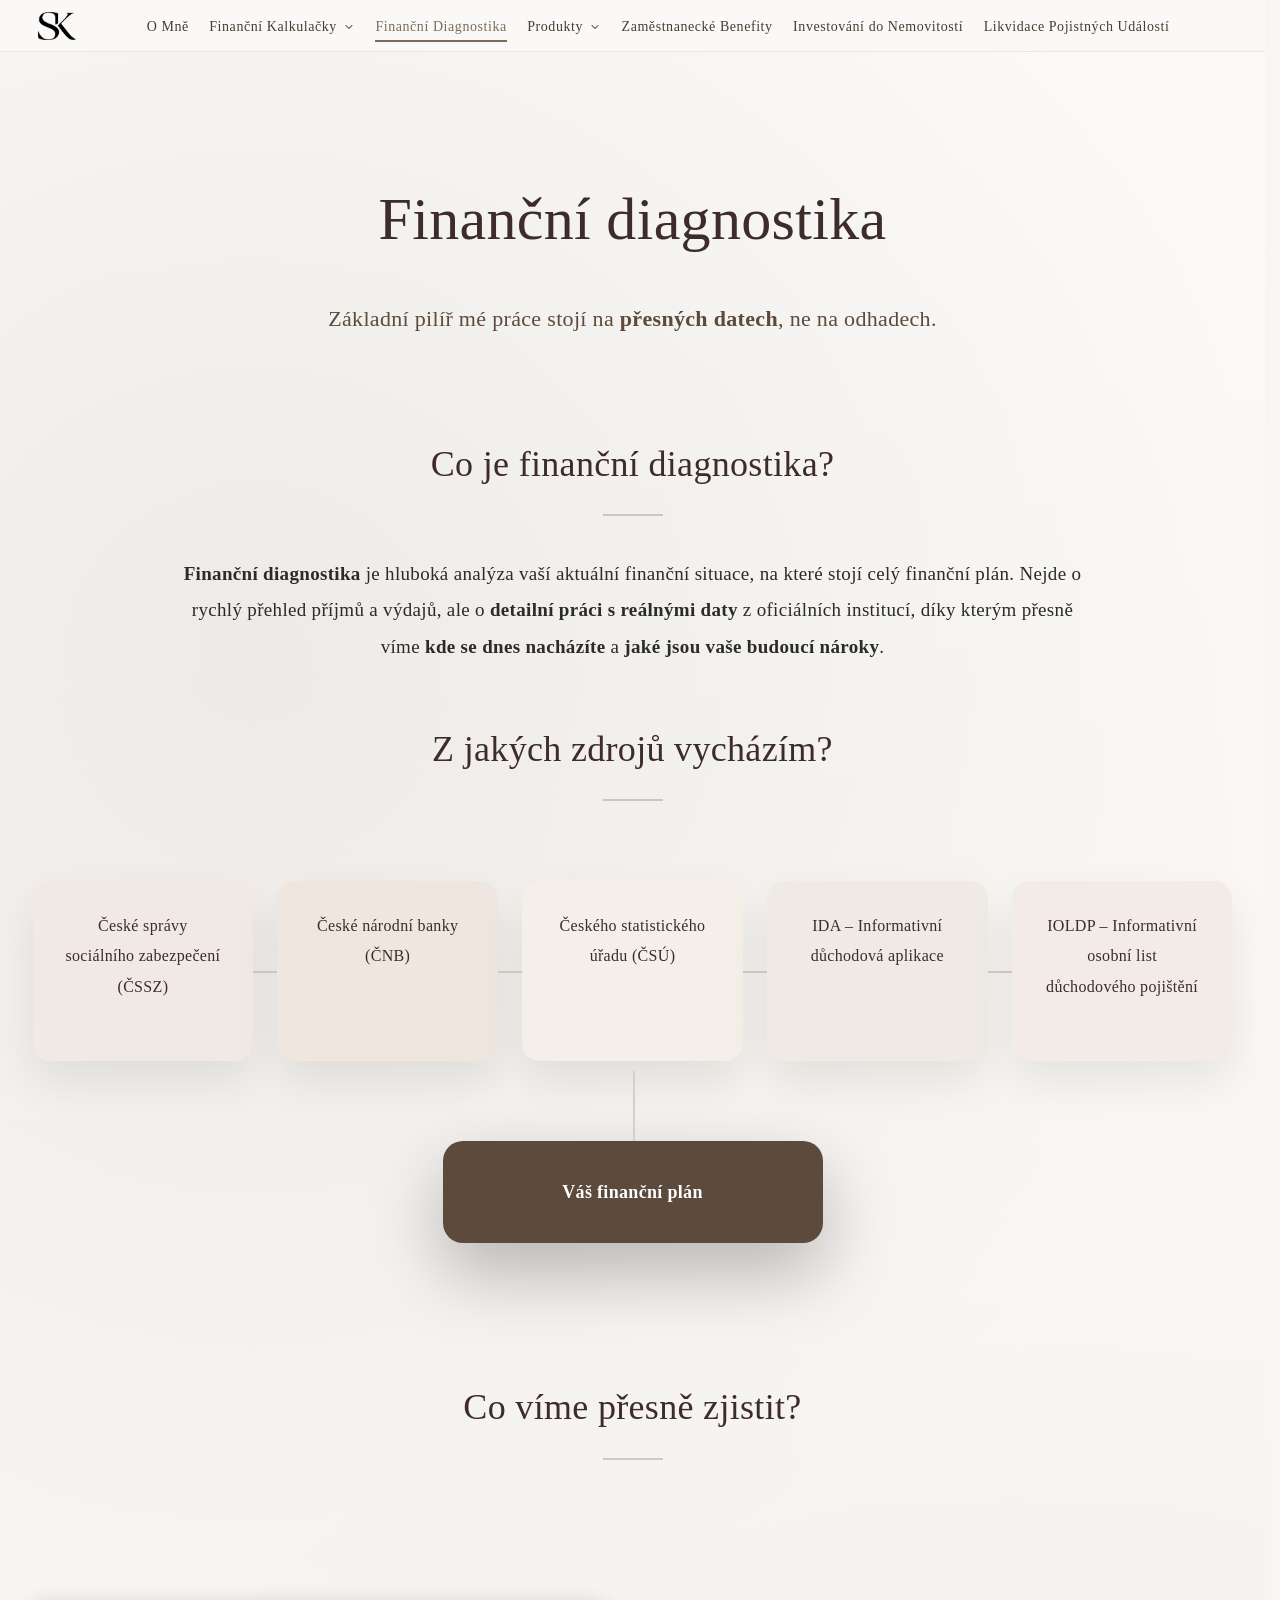
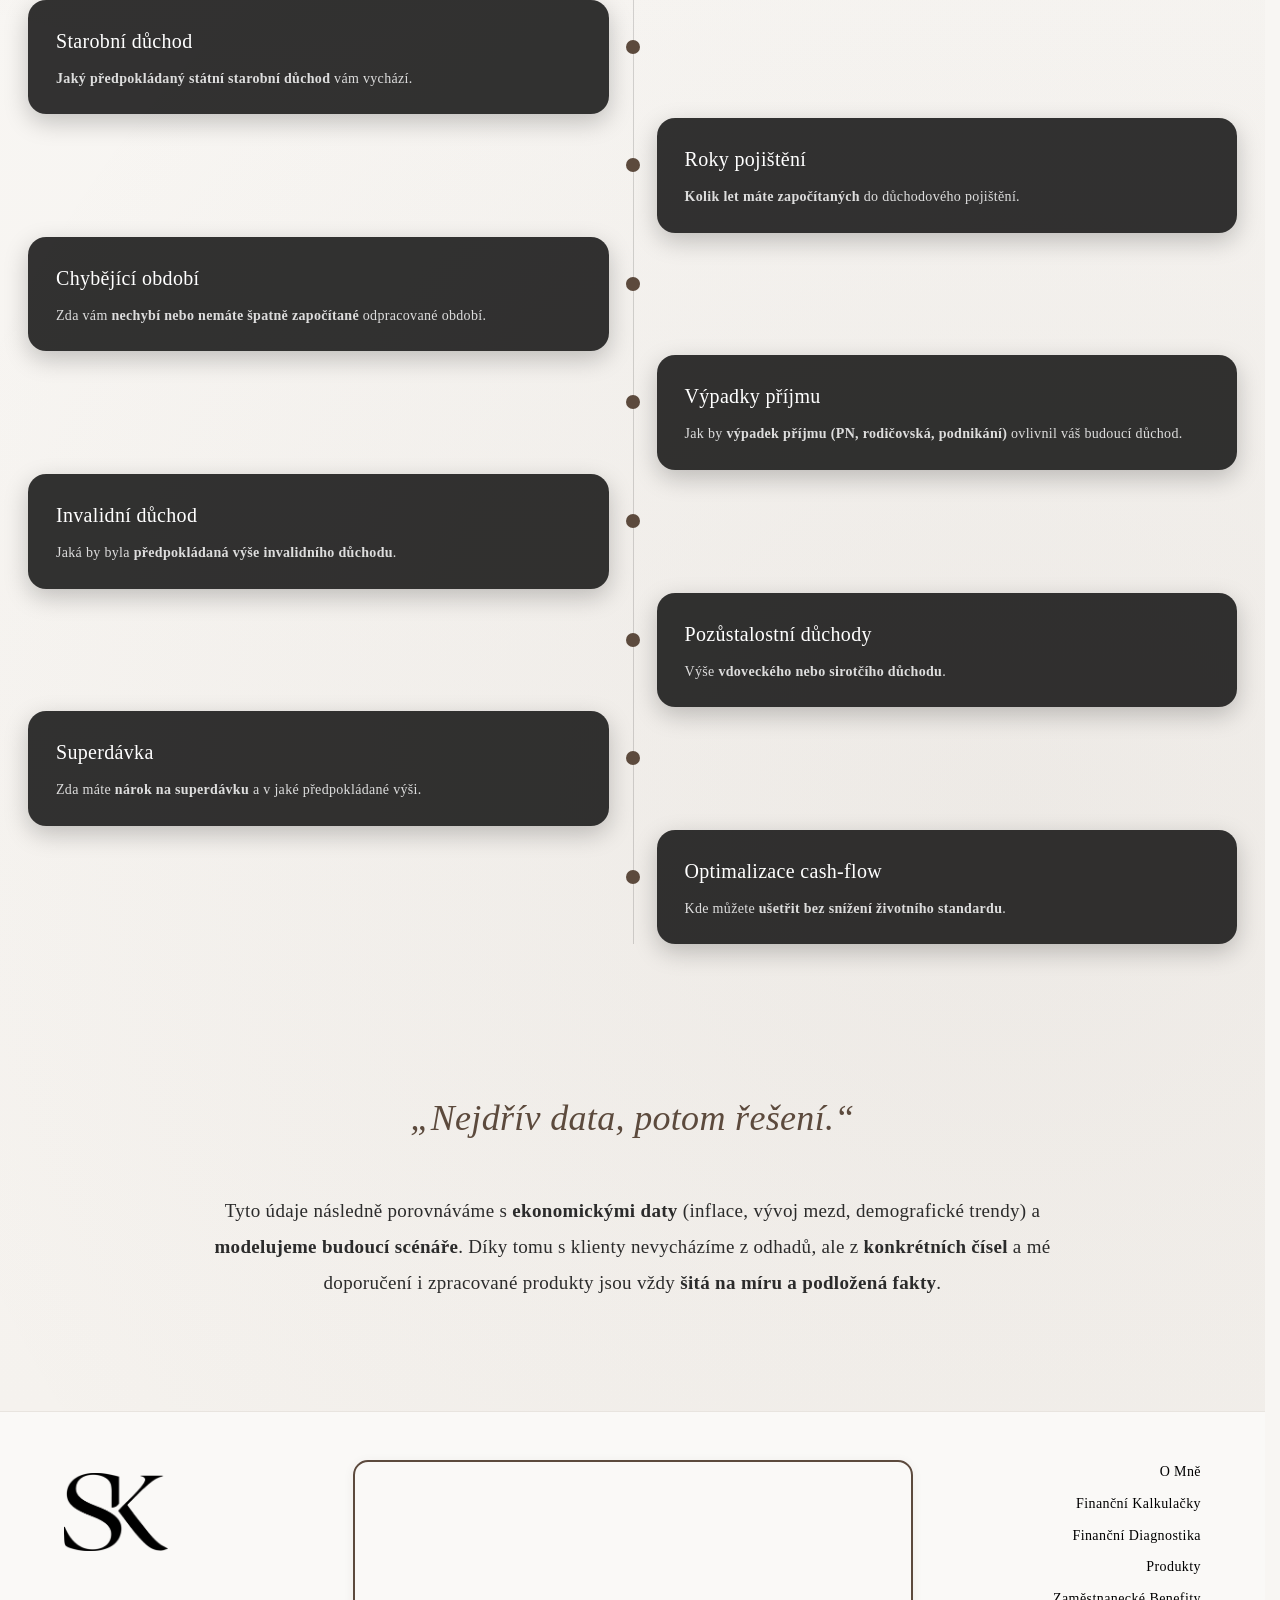
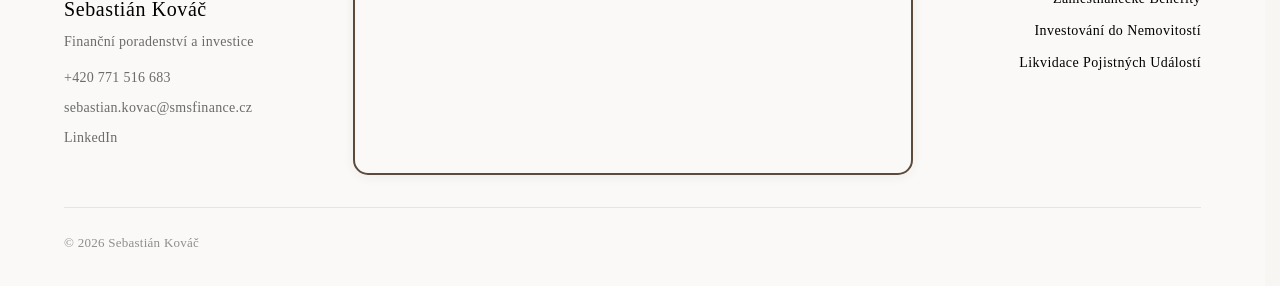
==== financni-diagnostika/index.html @ 37777696 "build $(date '+%Y-%m-%d %H:%M')" ====
<!DOCTYPE html><html lang="cs"> <head><meta charset="utf-8"><meta name="viewport" content="width=device-width, initial-scale=1"><title>Finanční Diagnostika</title><link rel="icon" href="/favicon.ico" sizes="any"><link rel="icon" type="image/svg+xml" href="/favicon.svg"><link rel="icon" type="image/png" sizes="96x96" href="/favicon-96x96.png"><link rel="apple-touch-icon" href="/apple-touch-icon.png"><link rel="manifest" href="/site.webmanifest"><!-- Google tag (gtag.js) --><script async src="https://www.googletagmanager.com/gtag/js?id=G-MT7EY1N8GN"></script><script>
      window.dataLayer = window.dataLayer || [];
      function gtag(){dataLayer.push(arguments);}
      gtag('js', new Date());
      gtag('config', 'G-MT7EY1N8GN');
    </script><link rel="stylesheet" href="/_astro/BaseLayout.Dbq4_EDI.css">
<link rel="stylesheet" href="/_astro/financni-diagnostika@_@astro._Zc4UanC.css"></head> <body> <nav class="nav-embed" data-astro-cid-dmqpwcec> <a href="/" class="nav-logo" aria-label="Sebastián Kováč — Domů" data-astro-cid-dmqpwcec> <img src="/transpfavicon.png" alt="Sebastián Kováč" data-astro-cid-dmqpwcec> </a> <div class="nav-inner" data-astro-cid-dmqpwcec> <ul class="nav-links" data-astro-cid-dmqpwcec> <li data-astro-cid-dmqpwcec><a href="/" class="nav-link" data-astro-cid-dmqpwcec>O Mně</a></li> <li class="nav-dropdown-wrap" data-astro-cid-dmqpwcec> <button type="button" class="nav-link nav-trigger" aria-haspopup="true" data-astro-cid-dmqpwcec> <span class="trigger-label" data-astro-cid-dmqpwcec>Finanční Kalkulačky</span> <span class="caret-wrap" aria-hidden="true" data-astro-cid-dmqpwcec> <svg class="caret" width="12" height="12" viewBox="0 0 24 24" fill="none" data-astro-cid-dmqpwcec> <path d="M6 9l6 6 6-6" stroke="currentColor" stroke-width="2.25" stroke-linecap="round" stroke-linejoin="round" data-astro-cid-dmqpwcec></path> </svg> </span> </button> <div class="nav-dropdown" data-astro-cid-dmqpwcec> <a href="/financne-kalkulacky/investicna-kalkulacka" class="nav-dropdown-link" data-astro-cid-dmqpwcec>Kalkulačka Investic</a> <a href="/financne-kalkulacky/kolik-investovat-mesicne" class="nav-dropdown-link" data-astro-cid-dmqpwcec>Měsíční Investice pro Cíl</a> <a href="/financne-kalkulacky/kalkulacka-pro-rentu" class="nav-dropdown-link" data-astro-cid-dmqpwcec>Renta</a> <a href="/financne-kalkulacky/kalkulacka-inflace" class="nav-dropdown-link" data-astro-cid-dmqpwcec>Kalkulačka Inflace</a> </div> </li> <li data-astro-cid-dmqpwcec><a href="/financni-diagnostika" class="nav-link active" data-astro-cid-dmqpwcec>Finanční Diagnostika</a></li> <li class="nav-dropdown-wrap" data-astro-cid-dmqpwcec> <button type="button" class="nav-link nav-trigger" aria-haspopup="true" data-astro-cid-dmqpwcec> <span class="trigger-label" data-astro-cid-dmqpwcec>Produkty</span> <span class="caret-wrap" aria-hidden="true" data-astro-cid-dmqpwcec> <svg class="caret" width="12" height="12" viewBox="0 0 24 24" fill="none" data-astro-cid-dmqpwcec> <path d="M6 9l6 6 6-6" stroke="currentColor" stroke-width="2.25" stroke-linecap="round" stroke-linejoin="round" data-astro-cid-dmqpwcec></path> </svg> </span> </button> <div class="nav-dropdown" data-astro-cid-dmqpwcec> <a href="/produkty/investice" class="nav-dropdown-link" data-astro-cid-dmqpwcec>Investice</a> <a href="/produkty/penzijni-sporeni" class="nav-dropdown-link" data-astro-cid-dmqpwcec>Penzijní Spoření</a> <a href="/produkty/uvery" class="nav-dropdown-link" data-astro-cid-dmqpwcec>Úvěry</a> <a href="/produkty/pojisteni" class="nav-dropdown-link" data-astro-cid-dmqpwcec>Pojištění</a> </div> </li> <li data-astro-cid-dmqpwcec><a href="/zamestnanecke-benefity" class="nav-link" data-astro-cid-dmqpwcec>Zaměstnanecké Benefity</a></li> <li data-astro-cid-dmqpwcec><a href="/investovani-do-nemovitosti" class="nav-link" data-astro-cid-dmqpwcec>Investování do Nemovitostí</a></li> <li data-astro-cid-dmqpwcec><a href="/likvidace-pojistnych-udalosti" class="nav-link" data-astro-cid-dmqpwcec>Likvidace Pojistných Událostí</a></li> </ul> </div> <!-- Mobile center name — hidden on desktop --> <span class="nav-mobile-name" aria-hidden="true" data-astro-cid-dmqpwcec>Sebastián Kováč</span> <!-- Hamburger — mobile only --> <button class="nav-hamburger" id="navHamburger" aria-label="Otevřít menu" aria-expanded="false" aria-controls="mobOverlay" data-astro-cid-dmqpwcec> <span class="ham-bar" data-astro-cid-dmqpwcec></span> <span class="ham-bar" data-astro-cid-dmqpwcec></span> <span class="ham-bar" data-astro-cid-dmqpwcec></span> </button> </nav> <!-- ─── Mobile full-screen overlay ─── --> <div class="mob-overlay" id="mobOverlay" aria-hidden="true" role="dialog" aria-modal="true" aria-label="Hlavní navigace" data-astro-cid-dmqpwcec> <div class="mob-overlay-inner" data-astro-cid-dmqpwcec> <div class="mob-overlay-head" data-astro-cid-dmqpwcec> <a href="/" class="mob-logo" aria-label="Sebastián Kováč — Domů" data-astro-cid-dmqpwcec> <img src="/transpfavicon.png" alt="Sebastián Kováč" data-astro-cid-dmqpwcec> </a> <button class="mob-close" id="mobClose" aria-label="Zavřít menu" data-astro-cid-dmqpwcec> <svg width="20" height="20" viewBox="0 0 24 24" fill="none" data-astro-cid-dmqpwcec> <path d="M18 6L6 18M6 6l12 12" stroke="currentColor" stroke-width="2.2" stroke-linecap="round" data-astro-cid-dmqpwcec></path> </svg> </button> </div> <nav class="mob-nav" data-astro-cid-dmqpwcec> <ul class="mob-list" data-astro-cid-dmqpwcec> <li class="mob-item" style="--i:0" data-astro-cid-dmqpwcec> <a href="/" class="mob-link" data-astro-cid-dmqpwcec>O Mně</a> </li> <li class="mob-item mob-has-sub" style="--i:1" data-astro-cid-dmqpwcec> <button class="mob-link mob-trigger" aria-expanded="false" data-astro-cid-dmqpwcec> <span data-astro-cid-dmqpwcec>Finanční Kalkulačky</span> <svg class="mob-caret" width="16" height="16" viewBox="0 0 24 24" fill="none" data-astro-cid-dmqpwcec> <path d="M6 9l6 6 6-6" stroke="currentColor" stroke-width="2" stroke-linecap="round" stroke-linejoin="round" data-astro-cid-dmqpwcec></path> </svg> </button> <div class="mob-sub" data-astro-cid-dmqpwcec> <ul data-astro-cid-dmqpwcec> <li data-astro-cid-dmqpwcec><a href="/financne-kalkulacky/investicna-kalkulacka" class="mob-sub-link" data-astro-cid-dmqpwcec>Kalkulačka Investic</a></li> <li data-astro-cid-dmqpwcec><a href="/financne-kalkulacky/kolik-investovat-mesicne" class="mob-sub-link" data-astro-cid-dmqpwcec>Měsíční Investice pro Cíl</a></li> <li data-astro-cid-dmqpwcec><a href="/financne-kalkulacky/kalkulacka-pro-rentu" class="mob-sub-link" data-astro-cid-dmqpwcec>Renta</a></li> <li data-astro-cid-dmqpwcec><a href="/financne-kalkulacky/kalkulacka-inflace" class="mob-sub-link" data-astro-cid-dmqpwcec>Kalkulačka Inflace</a></li> </ul> </div> </li> <li class="mob-item" style="--i:2" data-astro-cid-dmqpwcec> <a href="/financni-diagnostika" class="mob-link active" data-astro-cid-dmqpwcec>Finanční Diagnostika</a> </li> <li class="mob-item mob-has-sub" style="--i:3" data-astro-cid-dmqpwcec> <button class="mob-link mob-trigger" aria-expanded="false" data-astro-cid-dmqpwcec> <span data-astro-cid-dmqpwcec>Produkty</span> <svg class="mob-caret" width="16" height="16" viewBox="0 0 24 24" fill="none" data-astro-cid-dmqpwcec> <path d="M6 9l6 6 6-6" stroke="currentColor" stroke-width="2" stroke-linecap="round" stroke-linejoin="round" data-astro-cid-dmqpwcec></path> </svg> </button> <div class="mob-sub" data-astro-cid-dmqpwcec> <ul data-astro-cid-dmqpwcec> <li data-astro-cid-dmqpwcec><a href="/produkty/investice" class="mob-sub-link" data-astro-cid-dmqpwcec>Investice</a></li> <li data-astro-cid-dmqpwcec><a href="/produkty/penzijni-sporeni" class="mob-sub-link" data-astro-cid-dmqpwcec>Penzijní Spoření</a></li> <li data-astro-cid-dmqpwcec><a href="/produkty/uvery" class="mob-sub-link" data-astro-cid-dmqpwcec>Úvěry</a></li> <li data-astro-cid-dmqpwcec><a href="/produkty/pojisteni" class="mob-sub-link" data-astro-cid-dmqpwcec>Pojištění</a></li> </ul> </div> </li> <li class="mob-item" style="--i:4" data-astro-cid-dmqpwcec> <a href="/zamestnanecke-benefity" class="mob-link" data-astro-cid-dmqpwcec>Zaměstnanecké Benefity</a> </li> <li class="mob-item" style="--i:5" data-astro-cid-dmqpwcec> <a href="/investovani-do-nemovitosti" class="mob-link" data-astro-cid-dmqpwcec>Investování do Nemovitostí</a> </li> <li class="mob-item" style="--i:6" data-astro-cid-dmqpwcec> <a href="/likvidace-pojistnych-udalosti" class="mob-link" data-astro-cid-dmqpwcec>Likvidace Pojistných Událostí</a> </li> </ul> </nav> <footer class="mob-footer" data-astro-cid-dmqpwcec> <a href="tel:+420771516683" class="mob-footer-link" data-astro-cid-dmqpwcec>+420 771 516 683</a> <span class="mob-footer-sep" aria-hidden="true" data-astro-cid-dmqpwcec>·</span> <a href="mailto:sebastian.kovac@smsfinance.cz" class="mob-footer-link" data-astro-cid-dmqpwcec>sebastian.kovac@smsfinance.cz</a> </footer> </div> </div>  <script type="module">(()=>{const s=document.getElementById("navHamburger"),t=document.getElementById("mobOverlay");if(!s||!t)return;const u='a[href],button:not([disabled]),input,textarea,select,[tabindex]:not([tabindex="-1"])';function a(){return Array.from(t.querySelectorAll(u))}function c(){t.setAttribute("aria-hidden","false"),s.setAttribute("aria-expanded","true"),s.classList.add("open"),document.body.style.overflow="hidden",setTimeout(()=>{a()[0]?.focus()},60)}function o(){t.setAttribute("aria-hidden","true"),s.setAttribute("aria-expanded","false"),s.classList.remove("open"),document.body.style.overflow="",s.focus()}s.addEventListener("click",()=>{t.getAttribute("aria-hidden")==="false"?o():c()}),document.getElementById("mobClose")?.addEventListener("click",o),document.addEventListener("keydown",e=>{if(t.getAttribute("aria-hidden")!=="false")return;if(e.key==="Escape"){o();return}if(e.key!=="Tab")return;const n=a();if(!n.length)return;const r=n[0],i=n[n.length-1];e.shiftKey?document.activeElement===r&&(e.preventDefault(),i.focus()):document.activeElement===i&&(e.preventDefault(),r.focus())}),t.querySelectorAll(".mob-trigger").forEach(e=>{e.addEventListener("click",()=>{const n=e.nextElementSibling;if(!n)return;const r=n.classList.contains("open");t.querySelectorAll(".mob-sub.open").forEach(i=>{i.classList.remove("open"),i.previousElementSibling?.setAttribute("aria-expanded","false")}),r||(n.classList.add("open"),e.setAttribute("aria-expanded","true"))})})})();</script> <main>  <div id="fd-section"><div class="fd-fade fd-delay-1">
  <div class="hero-title">Finanční diagnostika</div>
  <div class="hero-subtitle">Základní pilíř mé práce stojí na <strong>přesných datech</strong>, ne na odhadech.</div>
</div>

<div class="fd-fade fd-delay-2">
  <div class="section-title">Co je finanční diagnostika?</div>
  <p class="section-text-center">
    <strong>Finanční diagnostika</strong> je hluboká analýza vaší aktuální finanční situace, na které stojí celý finanční plán. Nejde o rychlý přehled příjmů a výdajů, ale o <strong>detailní práci s reálnými daty</strong> z oficiálních institucí, díky kterým přesně víme <strong>kde se dnes nacházíte</strong> a <strong>jaké jsou vaše budoucí nároky</strong>.
  </p>
</div>
<div style="height: 50px;"></div>
<div class="fd-fade fd-delay-3">
  <div class="section-title">Z jakých zdrojů vycházím?</div>
  <div class="sources-wrap">
    <div class="sources-grid">
      <div class="source">České správy sociálního zabezpečení (ČSSZ)</div>
      <div class="source">České národní banky (ČNB)</div>
      <div class="source">Českého statistického úřadu (ČSÚ)</div>
      <div class="source">IDA – Informativní důchodová aplikace</div>
      <div class="source">IOLDP – Informativní osobní list důchodového pojištění</div>
    </div>
    <div class="plan-box"><strong>Váš finanční plán</strong></div>
  </div>
</div>

<div class="fd-fade fd-delay-4">
  <div class="section-title">Co víme přesně zjistit?</div>
  <div class="timeline">
    <div class="t-item t-left"><div class="t-dot"></div><div class="t-card"><h4>Starobní důchod</h4><p><strong>Jaký předpokládaný státní starobní důchod</strong> vám vychází.</p></div></div>
    <div class="t-item t-right"><div class="t-dot"></div><div class="t-card"><h4>Roky pojištění</h4><p><strong>Kolik let máte započítaných</strong> do důchodového pojištění.</p></div></div>
    <div class="t-item t-left"><div class="t-dot"></div><div class="t-card"><h4>Chybějící období</h4><p>Zda vám <strong>nechybí nebo nemáte špatně započítané</strong> odpracované období.</p></div></div>
    <div class="t-item t-right"><div class="t-dot"></div><div class="t-card"><h4>Výpadky příjmu</h4><p>Jak by <strong>výpadek příjmu (PN, rodičovská, podnikání)</strong> ovlivnil váš budoucí důchod.</p></div></div>
    <div class="t-item t-left"><div class="t-dot"></div><div class="t-card"><h4>Invalidní důchod</h4><p>Jaká by byla <strong>předpokládaná výše invalidního důchodu</strong>.</p></div></div>
    <div class="t-item t-right"><div class="t-dot"></div><div class="t-card"><h4>Pozůstalostní důchody</h4><p>Výše <strong>vdoveckého nebo sirotčího důchodu</strong>.</p></div></div>
    <div class="t-item t-left"><div class="t-dot"></div><div class="t-card"><h4>Superdávka</h4><p>Zda máte <strong>nárok na superdávku</strong> a v jaké předpokládané výši.</p></div></div>
    <div class="t-item t-right"><div class="t-dot"></div><div class="t-card"><h4>Optimalizace cash-flow</h4><p>Kde můžete <strong>ušetřit bez snížení životního standardu</strong>.</p></div></div>
  </div>
</div>

<div class="fd-fade fd-delay-5 fd-quote">„Nejdřív data, potom řešení.“</div>

<div class="fd-fade fd-delay-6">
  <p class="section-text-center">
    Tyto údaje následně porovnáváme s <strong>ekonomickými daty</strong> (inflace, vývoj mezd, demografické trendy) a <strong>modelujeme budoucí scénáře</strong>. Díky tomu s klienty nevycházíme z odhadů, ale z <strong>konkrétních čísel</strong> a mé doporučení i zpracované produkty jsou vždy <strong>šitá na míru a podložená fakty</strong>.
  </p>
</div>
</div>  </main> <footer class="footer-embed" data-astro-cid-sz7xmlte> <div class="footer-inner" data-astro-cid-sz7xmlte> <div class="footer-row" data-astro-cid-sz7xmlte> <div class="footer-main" data-astro-cid-sz7xmlte> <a href="/" class="footer-logo-link" aria-label="Domů" data-astro-cid-sz7xmlte> <img src="/transpfavicon.png" alt="Sebastián Kováč" class="footer-logo" data-astro-cid-sz7xmlte> </a> <div class="footer-name" data-astro-cid-sz7xmlte>Sebastián Kováč</div> <div class="footer-tagline" data-astro-cid-sz7xmlte>Finanční poradenství a investice</div> <div class="footer-contact" data-astro-cid-sz7xmlte> <a href="tel:+420771516683" class="footer-contact-link" data-astro-cid-sz7xmlte>+420 771 516 683</a> <a href="mailto:sebastian.kovac@smsfinance.cz" class="footer-contact-link" data-astro-cid-sz7xmlte>sebastian.kovac@smsfinance.cz</a> <a href="https://www.linkedin.com/in/sebasti%C3%A1n-kov%C3%A1%C4%8D-pfp" class="footer-contact-link" target="_blank" rel="noopener noreferrer" data-astro-cid-sz7xmlte>LinkedIn</a> </div> </div> <div class="footer-map-wrap" data-astro-cid-sz7xmlte> <iframe src="https://www.google.com/maps/embed?pb=!1m18!1m12!1m3!1d652.0728525897156!2d16.605030069661147!3d49.17605667494077!2m3!1f0!2f0!3f0!3m2!1i1024!2i768!4f13.1!3m3!1m2!1s0x47129507feac52ad%3A0x5b858fd3dbffa63!2sPra%C5%BE%C3%A1kova%201008%2F69%2C%20639%2000%20Brno-jih%2C%20Czechia!5e0!3m2!1sen!2ses!4v1772108890025!5m2!1sen!2ses" width="600" height="450" allowfullscreen="" loading="lazy" referrerpolicy="no-referrer-when-downgrade" title="Mapa - Pražákova 1008/69, Brno" data-astro-cid-sz7xmlte></iframe> </div> <nav class="footer-links" data-astro-cid-sz7xmlte> <a href="/" class="footer-link" data-astro-cid-sz7xmlte>O Mně</a> <a href="/financne-kalkulacky/investicna-kalkulacka" class="footer-link" data-astro-cid-sz7xmlte>Finanční Kalkulačky</a> <a href="/financni-diagnostika" class="footer-link" data-astro-cid-sz7xmlte>Finanční Diagnostika</a> <a href="/produkty/investice" class="footer-link" data-astro-cid-sz7xmlte>Produkty</a> <a href="/zamestnanecke-benefity" class="footer-link" data-astro-cid-sz7xmlte>Zaměstnanecké Benefity</a> <a href="/investovani-do-nemovitosti" class="footer-link" data-astro-cid-sz7xmlte>Investování do Nemovitostí</a> <a href="/likvidace-pojistnych-udalosti" class="footer-link" data-astro-cid-sz7xmlte>Likvidace Pojistných Událostí</a> </nav> </div> <div class="footer-bottom" data-astro-cid-sz7xmlte> <div class="footer-copy" data-astro-cid-sz7xmlte>© <span id="footer-year" data-astro-cid-sz7xmlte></span> Sebastián Kováč</div> </div> </div> </footer> <script type="module">(function(){var e=document.getElementById("footer-year");e&&(e.textContent=String(new Date().getFullYear()))})();</script> </body></html> <script>
  document.addEventListener('DOMContentLoaded', function () {
    const items = document.querySelectorAll('#fd-section .t-item');
    const observer = new IntersectionObserver(
      (entries) => {
        entries.forEach((entry) => {
          if (entry.isIntersecting) {
            entry.target.classList.add('show');
          }
        });
      },
      { threshold: 0.2 }
    );
    items.forEach((el) => observer.observe(el));
  });
</script>
---- _astro/BaseLayout.Dbq4_EDI.css ----
:root{--bg: #f8f6f3;--text: #2b2b2b;--accent: #5c4a3d;--muted-border: #e8e4df}*{box-sizing:border-box}html,body{margin:0;padding:0}html{scrollbar-gutter:stable}body{background:var(--bg);color:var(--text);font-family:Times New Roman,Times,serif;line-height:1.7}a{color:inherit}main{min-height:60vh}@layer properties{@supports (((-webkit-hyphens:none)) and (not (margin-trim:inline))) or ((-moz-orient:inline) and (not (color:rgb(from red r g b)))){*,:before,:after,::backdrop{--tw-rotate-x:initial;--tw-rotate-y:initial;--tw-rotate-z:initial;--tw-skew-x:initial;--tw-skew-y:initial;--tw-space-y-reverse:0;--tw-border-style:solid;--tw-font-weight:initial;--tw-tracking:initial;--tw-ordinal:initial;--tw-slashed-zero:initial;--tw-numeric-figure:initial;--tw-numeric-spacing:initial;--tw-numeric-fraction:initial;--tw-shadow:0 0 #0000;--tw-shadow-color:initial;--tw-shadow-alpha:100%;--tw-inset-shadow:0 0 #0000;--tw-inset-shadow-color:initial;--tw-inset-shadow-alpha:100%;--tw-ring-color:initial;--tw-ring-shadow:0 0 #0000;--tw-inset-ring-color:initial;--tw-inset-ring-shadow:0 0 #0000;--tw-ring-inset:initial;--tw-ring-offset-width:0px;--tw-ring-offset-color:#fff;--tw-ring-offset-shadow:0 0 #0000;--tw-outline-style:solid;--tw-blur:initial;--tw-brightness:initial;--tw-contrast:initial;--tw-grayscale:initial;--tw-hue-rotate:initial;--tw-invert:initial;--tw-opacity:initial;--tw-saturate:initial;--tw-sepia:initial;--tw-drop-shadow:initial;--tw-drop-shadow-color:initial;--tw-drop-shadow-alpha:100%;--tw-drop-shadow-size:initial;--tw-backdrop-blur:initial;--tw-backdrop-brightness:initial;--tw-backdrop-contrast:initial;--tw-backdrop-grayscale:initial;--tw-backdrop-hue-rotate:initial;--tw-backdrop-invert:initial;--tw-backdrop-opacity:initial;--tw-backdrop-saturate:initial;--tw-backdrop-sepia:initial;--tw-duration:initial;--tw-ease:initial}}}@layer theme{:root,:host{--font-sans:ui-sans-serif, system-ui, sans-serif, "Apple Color Emoji", "Segoe UI Emoji", "Segoe UI Symbol", "Noto Color Emoji";--font-mono:ui-monospace, SFMono-Regular, Menlo, Monaco, Consolas, "Liberation Mono", "Courier New", monospace;--color-white:#fff;--spacing:.25rem;--container-xs:20rem;--font-weight-medium:500;--font-weight-semibold:600;--font-weight-bold:700;--tracking-tight:-.025em;--tracking-wide:.025em;--tracking-widest:.1em;--radius-md:.375rem;--radius-lg:.5rem;--radius-xl:.75rem;--radius-2xl:1rem;--radius-3xl:1.5rem;--ease-in:cubic-bezier(.4, 0, 1, 1);--ease-out:cubic-bezier(0, 0, .2, 1);--ease-in-out:cubic-bezier(.4, 0, .2, 1);--blur-xl:24px;--default-transition-duration:.15s;--default-transition-timing-function:cubic-bezier(.4, 0, .2, 1);--default-font-family:var(--font-sans);--default-mono-font-family:var(--font-mono)}}@layer base{*,:after,:before,::backdrop{box-sizing:border-box;border:0 solid;margin:0;padding:0}::file-selector-button{box-sizing:border-box;border:0 solid;margin:0;padding:0}html,:host{-webkit-text-size-adjust:100%;tab-size:4;line-height:1.5;font-family:var(--default-font-family,ui-sans-serif, system-ui, sans-serif, "Apple Color Emoji", "Segoe UI Emoji", "Segoe UI Symbol", "Noto Color Emoji");font-feature-settings:var(--default-font-feature-settings,normal);font-variation-settings:var(--default-font-variation-settings,normal);-webkit-tap-highlight-color:transparent}hr{height:0;color:inherit;border-top-width:1px}abbr:where([title]){-webkit-text-decoration:underline dotted;text-decoration:underline dotted}h1,h2,h3,h4,h5,h6{font-size:inherit;font-weight:inherit}a{color:inherit;-webkit-text-decoration:inherit;text-decoration:inherit}b,strong{font-weight:bolder}code,kbd,samp,pre{font-family:var(--default-mono-font-family,ui-monospace, SFMono-Regular, Menlo, Monaco, Consolas, "Liberation Mono", "Courier New", monospace);font-feature-settings:var(--default-mono-font-feature-settings,normal);font-variation-settings:var(--default-mono-font-variation-settings,normal);font-size:1em}small{font-size:80%}sub,sup{vertical-align:baseline;font-size:75%;line-height:0;position:relative}sub{bottom:-.25em}sup{top:-.5em}table{text-indent:0;border-color:inherit;border-collapse:collapse}:-moz-focusring{outline:auto}progress{vertical-align:baseline}summary{display:list-item}ol,ul,menu{list-style:none}img,svg,video,canvas,audio,iframe,embed,object{vertical-align:middle;display:block}img,video{max-width:100%;height:auto}button,input,select,optgroup,textarea{font:inherit;font-feature-settings:inherit;font-variation-settings:inherit;letter-spacing:inherit;color:inherit;opacity:1;background-color:#0000;border-radius:0}::file-selector-button{font:inherit;font-feature-settings:inherit;font-variation-settings:inherit;letter-spacing:inherit;color:inherit;opacity:1;background-color:#0000;border-radius:0}:where(select:is([multiple],[size])) optgroup{font-weight:bolder}:where(select:is([multiple],[size])) optgroup option{padding-inline-start:20px}::file-selector-button{margin-inline-end:4px}::placeholder{opacity:1}@supports (not ((-webkit-appearance:-apple-pay-button))) or (contain-intrinsic-size:1px){::placeholder{color:currentColor}@supports (color:color-mix(in lab,red,red)){::placeholder{color:color-mix(in oklab,currentcolor 50%,transparent)}}}textarea{resize:vertical}::-webkit-search-decoration{-webkit-appearance:none}::-webkit-date-and-time-value{min-height:1lh;text-align:inherit}::-webkit-datetime-edit{display:inline-flex}::-webkit-datetime-edit-fields-wrapper{padding:0}::-webkit-datetime-edit{padding-block:0}::-webkit-datetime-edit-year-field{padding-block:0}::-webkit-datetime-edit-month-field{padding-block:0}::-webkit-datetime-edit-day-field{padding-block:0}::-webkit-datetime-edit-hour-field{padding-block:0}::-webkit-datetime-edit-minute-field{padding-block:0}::-webkit-datetime-edit-second-field{padding-block:0}::-webkit-datetime-edit-millisecond-field{padding-block:0}::-webkit-datetime-edit-meridiem-field{padding-block:0}::-webkit-calendar-picker-indicator{line-height:1}:-moz-ui-invalid{box-shadow:none}button,input:where([type=button],[type=reset],[type=submit]){appearance:button}::file-selector-button{appearance:button}::-webkit-inner-spin-button{height:auto}::-webkit-outer-spin-button{height:auto}[hidden]:where(:not([hidden=until-found])){display:none!important}}@layer components;@layer utilities{.\@container{container-type:inline-size}.collapse{visibility:collapse}.invisible{visibility:hidden}.visible{visibility:visible}.sr-only{clip-path:inset(50%);white-space:nowrap;border-width:0;width:1px;height:1px;margin:-1px;padding:0;position:absolute;overflow:hidden}.absolute{position:absolute}.fixed{position:fixed}.relative{position:relative}.static{position:static}.sticky{position:sticky}.start{inset-inline-start:var(--spacing)}.end{inset-inline-end:var(--spacing)}.container{width:100%}@media(min-width:40rem){.container{max-width:40rem}}@media(min-width:48rem){.container{max-width:48rem}}@media(min-width:64rem){.container{max-width:64rem}}@media(min-width:80rem){.container{max-width:80rem}}@media(min-width:96rem){.container{max-width:96rem}}.mx-auto{margin-inline:auto}.mt-0{margin-top:calc(var(--spacing) * 0)}.mt-0\.5{margin-top:calc(var(--spacing) * .5)}.mt-1{margin-top:calc(var(--spacing) * 1)}.mt-2{margin-top:calc(var(--spacing) * 2)}.mt-3{margin-top:calc(var(--spacing) * 3)}.mt-4{margin-top:calc(var(--spacing) * 4)}.mt-auto{margin-top:auto}.mb-0{margin-bottom:calc(var(--spacing) * 0)}.mb-0\.5{margin-bottom:calc(var(--spacing) * .5)}.mb-1{margin-bottom:calc(var(--spacing) * 1)}.mb-2{margin-bottom:calc(var(--spacing) * 2)}.mb-5{margin-bottom:calc(var(--spacing) * 5)}.mb-6{margin-bottom:calc(var(--spacing) * 6)}.mb-12{margin-bottom:calc(var(--spacing) * 12)}.ml-2{margin-left:calc(var(--spacing) * 2)}.block{display:block}.contents{display:contents}.flex{display:flex}.grid{display:grid}.hidden{display:none}.inline{display:inline}.inline-block{display:inline-block}.list-item{display:list-item}.table{display:table}.h-2{height:calc(var(--spacing) * 2)}.h-2\.5{height:calc(var(--spacing) * 2.5)}.h-5{height:calc(var(--spacing) * 5)}.w-2{width:calc(var(--spacing) * 2)}.w-2\.5{width:calc(var(--spacing) * 2.5)}.w-5{width:calc(var(--spacing) * 5)}.w-14{width:calc(var(--spacing) * 14)}.w-24{width:calc(var(--spacing) * 24)}.w-32{width:calc(var(--spacing) * 32)}.w-full{width:100%}.max-w-\[280px\]{max-width:280px}.max-w-\[300px\]{max-width:300px}.max-w-xs{max-width:var(--container-xs)}.flex-1{flex:1}.flex-shrink{flex-shrink:1}.flex-shrink-0{flex-shrink:0}.shrink{flex-shrink:1}.flex-grow,.grow{flex-grow:1}.border-collapse{border-collapse:collapse}.transform{transform:var(--tw-rotate-x,) var(--tw-rotate-y,) var(--tw-rotate-z,) var(--tw-skew-x,) var(--tw-skew-y,)}.resize{resize:both}.grid-cols-2{grid-template-columns:repeat(2,minmax(0,1fr))}.flex-col{flex-direction:column}.flex-wrap{flex-wrap:wrap}.items-center{align-items:center}.items-stretch{align-items:stretch}.justify-between{justify-content:space-between}.justify-end{justify-content:flex-end}.gap-1{gap:calc(var(--spacing) * 1)}.gap-1\.5{gap:calc(var(--spacing) * 1.5)}.gap-2{gap:calc(var(--spacing) * 2)}.gap-2\.5{gap:calc(var(--spacing) * 2.5)}.gap-3{gap:calc(var(--spacing) * 3)}.gap-4{gap:calc(var(--spacing) * 4)}.gap-5{gap:calc(var(--spacing) * 5)}.gap-6{gap:calc(var(--spacing) * 6)}:where(.space-y-1>:not(:last-child)){--tw-space-y-reverse:0;margin-block-start:calc(calc(var(--spacing) * 1) * var(--tw-space-y-reverse));margin-block-end:calc(calc(var(--spacing) * 1) * calc(1 - var(--tw-space-y-reverse)))}:where(.space-y-1\.5>:not(:last-child)){--tw-space-y-reverse:0;margin-block-start:calc(calc(var(--spacing) * 1.5) * var(--tw-space-y-reverse));margin-block-end:calc(calc(var(--spacing) * 1.5) * calc(1 - var(--tw-space-y-reverse)))}:where(.space-y-2>:not(:last-child)){--tw-space-y-reverse:0;margin-block-start:calc(calc(var(--spacing) * 2) * var(--tw-space-y-reverse));margin-block-end:calc(calc(var(--spacing) * 2) * calc(1 - var(--tw-space-y-reverse)))}:where(.space-y-2\.5>:not(:last-child)){--tw-space-y-reverse:0;margin-block-start:calc(calc(var(--spacing) * 2.5) * var(--tw-space-y-reverse));margin-block-end:calc(calc(var(--spacing) * 2.5) * calc(1 - var(--tw-space-y-reverse)))}:where(.space-y-3>:not(:last-child)){--tw-space-y-reverse:0;margin-block-start:calc(calc(var(--spacing) * 3) * var(--tw-space-y-reverse));margin-block-end:calc(calc(var(--spacing) * 3) * calc(1 - var(--tw-space-y-reverse)))}:where(.space-y-5>:not(:last-child)){--tw-space-y-reverse:0;margin-block-start:calc(calc(var(--spacing) * 5) * var(--tw-space-y-reverse));margin-block-end:calc(calc(var(--spacing) * 5) * calc(1 - var(--tw-space-y-reverse)))}:where(.space-y-6>:not(:last-child)){--tw-space-y-reverse:0;margin-block-start:calc(calc(var(--spacing) * 6) * var(--tw-space-y-reverse));margin-block-end:calc(calc(var(--spacing) * 6) * calc(1 - var(--tw-space-y-reverse)))}.truncate{text-overflow:ellipsis;white-space:nowrap;overflow:hidden}.overflow-hidden{overflow:hidden}.rounded{border-radius:.25rem}.rounded-2xl{border-radius:var(--radius-2xl)}.rounded-3xl{border-radius:var(--radius-3xl)}.rounded-\[3px\]{border-radius:3px}.rounded-\[4px\]{border-radius:4px}.rounded-xl{border-radius:var(--radius-xl)}.border{border-style:var(--tw-border-style);border-width:1px}.border-t{border-top-style:var(--tw-border-style);border-top-width:1px}.border-\[\#d4bfae\]\/60{border-color:#d4bfae99}.border-\[\#d4bfae\]\/80{border-color:#d4bfaecc}.border-\[\#e0cfc0\]\/50{border-color:#e0cfc080}.bg-transparent{background-color:#0000}.bg-white{background-color:var(--color-white)}.bg-white\/60{background-color:#fff9}@supports (color:color-mix(in lab,red,red)){.bg-white\/60{background-color:color-mix(in oklab,var(--color-white) 60%,transparent)}}.bg-white\/90{background-color:#ffffffe6}@supports (color:color-mix(in lab,red,red)){.bg-white\/90{background-color:color-mix(in oklab,var(--color-white) 90%,transparent)}}.bg-bottom{background-position:bottom}.p-5{padding:calc(var(--spacing) * 5)}.p-7{padding:calc(var(--spacing) * 7)}.p-8{padding:calc(var(--spacing) * 8)}.px-3{padding-inline:calc(var(--spacing) * 3)}.px-4{padding-inline:calc(var(--spacing) * 4)}.py-0{padding-block:calc(var(--spacing) * 0)}.py-0\.5{padding-block:calc(var(--spacing) * .5)}.py-2{padding-block:calc(var(--spacing) * 2)}.py-3{padding-block:calc(var(--spacing) * 3)}.pt-3{padding-top:calc(var(--spacing) * 3)}.pt-4{padding-top:calc(var(--spacing) * 4)}.text-left{text-align:left}.text-right{text-align:right}.text-\[10px\]{font-size:10px}.text-\[11px\]{font-size:11px}.text-\[12px\]{font-size:12px}.text-\[13px\]{font-size:13px}.text-\[14px\]{font-size:14px}.text-\[15px\]{font-size:15px}.text-\[16px\]{font-size:16px}.text-\[17px\]{font-size:17px}.text-\[18px\]{font-size:18px}.text-\[19px\]{font-size:19px}.text-\[22px\]{font-size:22px}.text-\[24px\]{font-size:24px}.text-\[26px\]{font-size:26px}.text-\[28px\]{font-size:28px}.text-\[30px\]{font-size:30px}.text-\[32px\]{font-size:32px}.text-\[36px\]{font-size:36px}.text-\[38px\]{font-size:38px}.text-\[44px\]{font-size:44px}.text-\[52px\]{font-size:52px}.font-bold{--tw-font-weight:var(--font-weight-bold);font-weight:var(--font-weight-bold)}.font-medium{--tw-font-weight:var(--font-weight-medium);font-weight:var(--font-weight-medium)}.font-semibold{--tw-font-weight:var(--font-weight-semibold);font-weight:var(--font-weight-semibold)}.tracking-\[0\.2em\]{--tw-tracking:.2em;letter-spacing:.2em}.tracking-\[0\.22em\]{--tw-tracking:.22em;letter-spacing:.22em}.tracking-tight{--tw-tracking:var(--tracking-tight);letter-spacing:var(--tracking-tight)}.tracking-wide{--tw-tracking:var(--tracking-wide);letter-spacing:var(--tracking-wide)}.tracking-widest{--tw-tracking:var(--tracking-widest);letter-spacing:var(--tracking-widest)}.text-wrap{text-wrap:wrap}.break-words{overflow-wrap:break-word}.text-\[\#2c1810\]{color:#2c1810}.text-\[\#6b8f3c\]{color:#6b8f3c}.text-\[\#7a9c3c\]{color:#7a9c3c}.text-\[\#8a6a5a\]{color:#8a6a5a}.text-\[\#9c6b3c\]{color:#9c6b3c}.text-\[\#b09080\]{color:#b09080}.text-\[\#c4a898\]{color:#c4a898}.lowercase{text-transform:lowercase}.uppercase{text-transform:uppercase}.ordinal{--tw-ordinal:ordinal;font-variant-numeric:var(--tw-ordinal,) var(--tw-slashed-zero,) var(--tw-numeric-figure,) var(--tw-numeric-spacing,) var(--tw-numeric-fraction,)}.tabular-nums{--tw-numeric-spacing:tabular-nums;font-variant-numeric:var(--tw-ordinal,) var(--tw-slashed-zero,) var(--tw-numeric-figure,) var(--tw-numeric-spacing,) var(--tw-numeric-fraction,)}.underline{text-decoration-line:underline}.shadow{--tw-shadow:0 1px 3px 0 var(--tw-shadow-color,#0000001a), 0 1px 2px -1px var(--tw-shadow-color,#0000001a);box-shadow:var(--tw-inset-shadow),var(--tw-inset-ring-shadow),var(--tw-ring-offset-shadow),var(--tw-ring-shadow),var(--tw-shadow)}.shadow-2xl{--tw-shadow:0 25px 50px -12px var(--tw-shadow-color,#00000040);box-shadow:var(--tw-inset-shadow),var(--tw-inset-ring-shadow),var(--tw-ring-offset-shadow),var(--tw-ring-shadow),var(--tw-shadow)}.shadow-sm{--tw-shadow:0 1px 3px 0 var(--tw-shadow-color,#0000001a), 0 1px 2px -1px var(--tw-shadow-color,#0000001a);box-shadow:var(--tw-inset-shadow),var(--tw-inset-ring-shadow),var(--tw-ring-offset-shadow),var(--tw-ring-shadow),var(--tw-shadow)}.ring{--tw-ring-shadow:var(--tw-ring-inset,) 0 0 0 calc(1px + var(--tw-ring-offset-width)) var(--tw-ring-color,currentcolor);box-shadow:var(--tw-inset-shadow),var(--tw-inset-ring-shadow),var(--tw-ring-offset-shadow),var(--tw-ring-shadow),var(--tw-shadow)}.outline{outline-style:var(--tw-outline-style);outline-width:1px}.blur{--tw-blur:blur(8px);filter:var(--tw-blur,) var(--tw-brightness,) var(--tw-contrast,) var(--tw-grayscale,) var(--tw-hue-rotate,) var(--tw-invert,) var(--tw-saturate,) var(--tw-sepia,) var(--tw-drop-shadow,)}.drop-shadow{--tw-drop-shadow-size:drop-shadow(0 1px 2px var(--tw-drop-shadow-color,#0000001a)) drop-shadow(0 1px 1px var(--tw-drop-shadow-color,#0000000f));--tw-drop-shadow:drop-shadow(0 1px 2px #0000001a) drop-shadow(0 1px 1px #0000000f);filter:var(--tw-blur,) var(--tw-brightness,) var(--tw-contrast,) var(--tw-grayscale,) var(--tw-hue-rotate,) var(--tw-invert,) var(--tw-saturate,) var(--tw-sepia,) var(--tw-drop-shadow,)}.grayscale{--tw-grayscale:grayscale(100%);filter:var(--tw-blur,) var(--tw-brightness,) var(--tw-contrast,) var(--tw-grayscale,) var(--tw-hue-rotate,) var(--tw-invert,) var(--tw-saturate,) var(--tw-sepia,) var(--tw-drop-shadow,)}.invert{--tw-invert:invert(100%);filter:var(--tw-blur,) var(--tw-brightness,) var(--tw-contrast,) var(--tw-grayscale,) var(--tw-hue-rotate,) var(--tw-invert,) var(--tw-saturate,) var(--tw-sepia,) var(--tw-drop-shadow,)}.sepia{--tw-sepia:sepia(100%);filter:var(--tw-blur,) var(--tw-brightness,) var(--tw-contrast,) var(--tw-grayscale,) var(--tw-hue-rotate,) var(--tw-invert,) var(--tw-saturate,) var(--tw-sepia,) var(--tw-drop-shadow,)}.filter{filter:var(--tw-blur,) var(--tw-brightness,) var(--tw-contrast,) var(--tw-grayscale,) var(--tw-hue-rotate,) var(--tw-invert,) var(--tw-saturate,) var(--tw-sepia,) var(--tw-drop-shadow,)}.backdrop-blur-xl{--tw-backdrop-blur:blur(var(--blur-xl));-webkit-backdrop-filter:var(--tw-backdrop-blur,) var(--tw-backdrop-brightness,) var(--tw-backdrop-contrast,) var(--tw-backdrop-grayscale,) var(--tw-backdrop-hue-rotate,) var(--tw-backdrop-invert,) var(--tw-backdrop-opacity,) var(--tw-backdrop-saturate,) var(--tw-backdrop-sepia,);backdrop-filter:var(--tw-backdrop-blur,) var(--tw-backdrop-brightness,) var(--tw-backdrop-contrast,) var(--tw-backdrop-grayscale,) var(--tw-backdrop-hue-rotate,) var(--tw-backdrop-invert,) var(--tw-backdrop-opacity,) var(--tw-backdrop-saturate,) var(--tw-backdrop-sepia,)}.backdrop-filter{-webkit-backdrop-filter:var(--tw-backdrop-blur,) var(--tw-backdrop-brightness,) var(--tw-backdrop-contrast,) var(--tw-backdrop-grayscale,) var(--tw-backdrop-hue-rotate,) var(--tw-backdrop-invert,) var(--tw-backdrop-opacity,) var(--tw-backdrop-saturate,) var(--tw-backdrop-sepia,);backdrop-filter:var(--tw-backdrop-blur,) var(--tw-backdrop-brightness,) var(--tw-backdrop-contrast,) var(--tw-backdrop-grayscale,) var(--tw-backdrop-hue-rotate,) var(--tw-backdrop-invert,) var(--tw-backdrop-opacity,) var(--tw-backdrop-saturate,) var(--tw-backdrop-sepia,)}.transition{transition-property:color,background-color,border-color,outline-color,text-decoration-color,fill,stroke,--tw-gradient-from,--tw-gradient-via,--tw-gradient-to,opacity,box-shadow,transform,translate,scale,rotate,filter,-webkit-backdrop-filter,backdrop-filter,display,content-visibility,overlay,pointer-events;transition-timing-function:var(--tw-ease,var(--default-transition-timing-function));transition-duration:var(--tw-duration,var(--default-transition-duration))}.transition-all{transition-property:all;transition-timing-function:var(--tw-ease,var(--default-transition-timing-function));transition-duration:var(--tw-duration,var(--default-transition-duration))}.delay-1{transition-delay:1ms}.delay-2{transition-delay:2ms}.delay-3{transition-delay:3ms}.delay-4{transition-delay:4ms}.delay-5{transition-delay:5ms}.duration-300{--tw-duration:.3s;transition-duration:.3s}.ease-in{--tw-ease:var(--ease-in);transition-timing-function:var(--ease-in)}.ease-in-out{--tw-ease:var(--ease-in-out);transition-timing-function:var(--ease-in-out)}.ease-out{--tw-ease:var(--ease-out);transition-timing-function:var(--ease-out)}.outline-none{--tw-outline-style:none;outline-style:none}@media(min-width:40rem){.sm\:w-32{width:calc(var(--spacing) * 32)}.sm\:w-auto{width:auto}.sm\:max-w-xs{max-width:var(--container-xs)}.sm\:flex-1{flex:1}.sm\:flex-shrink-0{flex-shrink:0}.sm\:flex-row{flex-direction:row}.sm\:items-center{align-items:center}.sm\:justify-between{justify-content:space-between}.sm\:gap-4{gap:calc(var(--spacing) * 4)}.sm\:p-7{padding:calc(var(--spacing) * 7)}.sm\:p-8{padding:calc(var(--spacing) * 8)}.sm\:text-\[24px\]{font-size:24px}.sm\:text-\[30px\]{font-size:30px}.sm\:text-\[32px\]{font-size:32px}.sm\:text-\[36px\]{font-size:36px}.sm\:text-\[44px\]{font-size:44px}.sm\:text-\[52px\]{font-size:52px}}@media(min-width:64rem){.lg\:grid-cols-\[minmax\(0\,1fr\)_auto\]{grid-template-columns:minmax(0,1fr) auto}.lg\:grid-cols-\[minmax\(0\,1fr\)_minmax\(0\,1fr\)_auto\]{grid-template-columns:minmax(0,1fr) minmax(0,1fr) auto}}}@property --tw-rotate-x{syntax:"*";inherits:false}@property --tw-rotate-y{syntax:"*";inherits:false}@property --tw-rotate-z{syntax:"*";inherits:false}@property --tw-skew-x{syntax:"*";inherits:false}@property --tw-skew-y{syntax:"*";inherits:false}@property --tw-space-y-reverse{syntax:"*";inherits:false;initial-value:0}@property --tw-border-style{syntax:"*";inherits:false;initial-value:solid}@property --tw-font-weight{syntax:"*";inherits:false}@property --tw-tracking{syntax:"*";inherits:false}@property --tw-ordinal{syntax:"*";inherits:false}@property --tw-slashed-zero{syntax:"*";inherits:false}@property --tw-numeric-figure{syntax:"*";inherits:false}@property --tw-numeric-spacing{syntax:"*";inherits:false}@property --tw-numeric-fraction{syntax:"*";inherits:false}@property --tw-shadow{syntax:"*";inherits:false;initial-value:0 0 #0000}@property --tw-shadow-color{syntax:"*";inherits:false}@property --tw-shadow-alpha{syntax:"<percentage>";inherits:false;initial-value:100%}@property --tw-inset-shadow{syntax:"*";inherits:false;initial-value:0 0 #0000}@property --tw-inset-shadow-color{syntax:"*";inherits:false}@property --tw-inset-shadow-alpha{syntax:"<percentage>";inherits:false;initial-value:100%}@property --tw-ring-color{syntax:"*";inherits:false}@property --tw-ring-shadow{syntax:"*";inherits:false;initial-value:0 0 #0000}@property --tw-inset-ring-color{syntax:"*";inherits:false}@property --tw-inset-ring-shadow{syntax:"*";inherits:false;initial-value:0 0 #0000}@property --tw-ring-inset{syntax:"*";inherits:false}@property --tw-ring-offset-width{syntax:"<length>";inherits:false;initial-value:0}@property --tw-ring-offset-color{syntax:"*";inherits:false;initial-value:#fff}@property --tw-ring-offset-shadow{syntax:"*";inherits:false;initial-value:0 0 #0000}@property --tw-outline-style{syntax:"*";inherits:false;initial-value:solid}@property --tw-blur{syntax:"*";inherits:false}@property --tw-brightness{syntax:"*";inherits:false}@property --tw-contrast{syntax:"*";inherits:false}@property --tw-grayscale{syntax:"*";inherits:false}@property --tw-hue-rotate{syntax:"*";inherits:false}@property --tw-invert{syntax:"*";inherits:false}@property --tw-opacity{syntax:"*";inherits:false}@property --tw-saturate{syntax:"*";inherits:false}@property --tw-sepia{syntax:"*";inherits:false}@property --tw-drop-shadow{syntax:"*";inherits:false}@property --tw-drop-shadow-color{syntax:"*";inherits:false}@property --tw-drop-shadow-alpha{syntax:"<percentage>";inherits:false;initial-value:100%}@property --tw-drop-shadow-size{syntax:"*";inherits:false}@property --tw-backdrop-blur{syntax:"*";inherits:false}@property --tw-backdrop-brightness{syntax:"*";inherits:false}@property --tw-backdrop-contrast{syntax:"*";inherits:false}@property --tw-backdrop-grayscale{syntax:"*";inherits:false}@property --tw-backdrop-hue-rotate{syntax:"*";inherits:false}@property --tw-backdrop-invert{syntax:"*";inherits:false}@property --tw-backdrop-opacity{syntax:"*";inherits:false}@property --tw-backdrop-saturate{syntax:"*";inherits:false}@property --tw-backdrop-sepia{syntax:"*";inherits:false}@property --tw-duration{syntax:"*";inherits:false}@property --tw-ease{syntax:"*";inherits:false}.nav-embed[data-astro-cid-dmqpwcec]{background:#faf9f7;border-bottom:1px solid #e8e4df;padding:0 clamp(16px,3vw,40px);font-family:Times New Roman,Times,serif;position:relative;z-index:1000;height:72px;display:flex;align-items:center;flex-shrink:0;box-sizing:border-box}.nav-inner[data-astro-cid-dmqpwcec]{max-width:1200px;margin:0 auto;width:100%;padding-left:clamp(28px,4vw,52px);box-sizing:border-box}@media(min-width:1470px){.nav-inner[data-astro-cid-dmqpwcec]{max-width:1920px}}.nav-logo[data-astro-cid-dmqpwcec]{position:absolute;left:clamp(16px,3vw,40px);top:50%;transform:translateY(-50%);display:block;line-height:0;flex-shrink:0;z-index:2}.nav-logo[data-astro-cid-dmqpwcec] img[data-astro-cid-dmqpwcec]{height:28px;width:auto;display:block}.nav-links[data-astro-cid-dmqpwcec]{display:flex;flex-wrap:nowrap;align-items:center;justify-content:center;gap:clamp(16px,2.2vw,40px);margin:0;padding:0;list-style:none;white-space:nowrap}.nav-embed[data-astro-cid-dmqpwcec] .nav-links[data-astro-cid-dmqpwcec] li[data-astro-cid-dmqpwcec]{white-space:nowrap;justify-self:center}.nav-embed[data-astro-cid-dmqpwcec] .nav-link[data-astro-cid-dmqpwcec]{font-size:15px;font-weight:500;color:#4a3d31;text-decoration:none;letter-spacing:.04em;transition:color .2s ease;display:inline-block;position:relative}.nav-embed[data-astro-cid-dmqpwcec] .nav-link[data-astro-cid-dmqpwcec]:hover,.nav-embed[data-astro-cid-dmqpwcec] .nav-link[data-astro-cid-dmqpwcec].active{color:#7d6b5a}.nav-embed[data-astro-cid-dmqpwcec] .nav-link[data-astro-cid-dmqpwcec]:after{content:"";position:absolute;bottom:-3px;left:0;width:100%;transform:scaleX(0);transform-origin:left center;height:1.5px;background:#7d6b5a;transition:transform .3s ease}.nav-embed[data-astro-cid-dmqpwcec] .nav-link[data-astro-cid-dmqpwcec]:hover:after,.nav-embed[data-astro-cid-dmqpwcec] .nav-link[data-astro-cid-dmqpwcec].active:after{transform:scaleX(1)}.nav-embed[data-astro-cid-dmqpwcec] .nav-trigger[data-astro-cid-dmqpwcec] .trigger-label[data-astro-cid-dmqpwcec]{display:inline;font-size:15px;font-weight:500;letter-spacing:.04em}.nav-embed[data-astro-cid-dmqpwcec] .nav-trigger[data-astro-cid-dmqpwcec]{cursor:pointer;display:inline-flex;align-items:center;gap:6px;line-height:1.2;background:none;border:none;padding:0;font:inherit}.nav-embed[data-astro-cid-dmqpwcec] .caret-wrap[data-astro-cid-dmqpwcec]{display:inline-flex;align-items:center;justify-content:center;flex:0 0 auto;width:12px;height:12px;color:#7d6b5a;pointer-events:none}.nav-embed[data-astro-cid-dmqpwcec] .caret[data-astro-cid-dmqpwcec]{display:block;width:12px;height:12px;transform:rotate(0);transform-origin:50% 50%;transition:transform .2s ease;opacity:.95}.nav-embed[data-astro-cid-dmqpwcec] .nav-dropdown-wrap[data-astro-cid-dmqpwcec]{position:relative;padding-bottom:12px;margin-bottom:-12px}.nav-embed[data-astro-cid-dmqpwcec] .nav-dropdown-wrap[data-astro-cid-dmqpwcec]:after{content:"";position:absolute;left:0;right:0;top:100%;height:14px}.nav-embed[data-astro-cid-dmqpwcec] .nav-dropdown[data-astro-cid-dmqpwcec]{position:absolute;top:100%;left:50%;transform:translate(-50%) translateY(-10px) scale(.98);transform-origin:top center;min-width:200px;padding:10px 0;background:#f8f6f3;border:1px solid #e8e4df;border-radius:6px;box-shadow:0 8px 32px #3d2c2914;opacity:0;visibility:hidden;pointer-events:none;transition:opacity .28s cubic-bezier(.22,1,.36,1),transform .28s cubic-bezier(.22,1,.36,1),visibility .28s;z-index:1001}.nav-embed[data-astro-cid-dmqpwcec] .nav-dropdown-wrap[data-astro-cid-dmqpwcec]:hover .nav-dropdown[data-astro-cid-dmqpwcec],.nav-embed[data-astro-cid-dmqpwcec] .nav-dropdown-wrap[data-astro-cid-dmqpwcec]:focus-within .nav-dropdown[data-astro-cid-dmqpwcec]{opacity:1;visibility:visible;pointer-events:auto;transform:translate(-50%) translateY(0) scale(1)}.nav-embed[data-astro-cid-dmqpwcec] .nav-dropdown-wrap[data-astro-cid-dmqpwcec]:hover .caret[data-astro-cid-dmqpwcec],.nav-embed[data-astro-cid-dmqpwcec] .nav-dropdown-wrap[data-astro-cid-dmqpwcec]:focus-within .caret[data-astro-cid-dmqpwcec]{transform:rotate(180deg);opacity:1}.nav-embed[data-astro-cid-dmqpwcec] .nav-dropdown-link[data-astro-cid-dmqpwcec]{display:block;padding:10px 16px;font-size:14px;font-weight:500;color:#2b1e14;text-decoration:none;letter-spacing:.03em;transition:background .2s ease,color .2s ease;white-space:nowrap}.nav-embed[data-astro-cid-dmqpwcec] .nav-dropdown-link[data-astro-cid-dmqpwcec]:hover{background:#f8f6f3;color:#7d6b5a}.nav-hamburger[data-astro-cid-dmqpwcec]{display:none}@media(min-width:1025px)and (max-width:1699px){.nav-embed[data-astro-cid-dmqpwcec]{height:auto;padding-top:12px;padding-bottom:12px;align-items:center}.nav-logo[data-astro-cid-dmqpwcec]{top:50%;transform:translateY(-50%)}.nav-links[data-astro-cid-dmqpwcec]{flex-wrap:wrap;justify-content:center;column-gap:clamp(12px,1.6vw,26px);row-gap:10px}.nav-embed[data-astro-cid-dmqpwcec] .nav-link[data-astro-cid-dmqpwcec],.nav-embed[data-astro-cid-dmqpwcec] .nav-trigger[data-astro-cid-dmqpwcec] .trigger-label[data-astro-cid-dmqpwcec]{font-size:14px}}.nav-mobile-name[data-astro-cid-dmqpwcec]{display:none}@media(max-width:1024px){.nav-inner[data-astro-cid-dmqpwcec]{display:none}.nav-logo[data-astro-cid-dmqpwcec]{width:44px;height:44px;left:12px;display:flex;align-items:center;justify-content:center;border-radius:12px}.nav-logo[data-astro-cid-dmqpwcec] img[data-astro-cid-dmqpwcec]{height:26px}.nav-mobile-name[data-astro-cid-dmqpwcec]{display:block;position:absolute;left:50%;top:50%;transform:translate(-50%,-50%);font-family:Times New Roman,Times,serif;max-width:calc(100% - 144px);font-size:clamp(17px,4.8vw,20px);font-weight:500;letter-spacing:.06em;color:#2b1e14;white-space:nowrap;overflow:hidden;text-overflow:ellipsis;pointer-events:none}.nav-hamburger[data-astro-cid-dmqpwcec]{display:flex;flex-direction:column;justify-content:center;align-items:center;gap:5px;position:absolute;right:12px;top:50%;transform:translateY(-50%);width:44px;height:44px;background:none;border:none;cursor:pointer;padding:8px;z-index:1002;border-radius:8px;transition:background .2s ease}.nav-hamburger[data-astro-cid-dmqpwcec]:hover{background:#7d6b5a14}.ham-bar[data-astro-cid-dmqpwcec]{display:block;width:22px;height:1.5px;background:#4a3728;border-radius:2px;transition:transform .35s cubic-bezier(.22,1,.36,1),opacity .2s ease,width .3s ease;transform-origin:center}.nav-hamburger[data-astro-cid-dmqpwcec].open .ham-bar[data-astro-cid-dmqpwcec]:nth-child(1){transform:translateY(6.5px) rotate(45deg)}.nav-hamburger[data-astro-cid-dmqpwcec].open .ham-bar[data-astro-cid-dmqpwcec]:nth-child(2){opacity:0;width:0}.nav-hamburger[data-astro-cid-dmqpwcec].open .ham-bar[data-astro-cid-dmqpwcec]:nth-child(3){transform:translateY(-6.5px) rotate(-45deg)}}.mob-overlay[data-astro-cid-dmqpwcec]{position:fixed;inset:0;z-index:9990;visibility:hidden;pointer-events:none}.mob-overlay[data-astro-cid-dmqpwcec][aria-hidden=false]{visibility:visible;pointer-events:auto}.mob-overlay-inner[data-astro-cid-dmqpwcec]{position:absolute;inset:0;background:#f7f4ef;background-image:radial-gradient(ellipse at 5% 0%,rgba(180,140,100,.12) 0%,transparent 55%),radial-gradient(ellipse at 95% 100%,rgba(140,110,80,.08) 0%,transparent 50%);display:flex;flex-direction:column;overflow-y:auto;overflow-x:hidden;transform:translate(100%);transition:transform .48s cubic-bezier(.22,1,.36,1);box-shadow:-20px 0 60px #3c28141f}.mob-overlay[data-astro-cid-dmqpwcec][aria-hidden=false] .mob-overlay-inner[data-astro-cid-dmqpwcec]{transform:translate(0)}.mob-overlay-head[data-astro-cid-dmqpwcec]{display:flex;align-items:center;justify-content:space-between;padding:0 clamp(20px,5vw,36px);height:72px;flex-shrink:0;border-bottom:1px solid rgba(232,228,223,.6)}.mob-logo[data-astro-cid-dmqpwcec] img[data-astro-cid-dmqpwcec]{height:28px;width:auto;display:block}.mob-close[data-astro-cid-dmqpwcec]{display:flex;align-items:center;justify-content:center;width:44px;height:44px;background:none;border:none;border-radius:8px;cursor:pointer;color:#4a3728;transition:background .2s ease,color .2s ease}.mob-close[data-astro-cid-dmqpwcec]:hover{background:#7d6b5a1a;color:#2b1e14}.mob-nav[data-astro-cid-dmqpwcec]{flex:1;padding:clamp(16px,4vw,28px) clamp(20px,5vw,36px) 0}.mob-list[data-astro-cid-dmqpwcec]{list-style:none;margin:0;padding:0}.mob-item[data-astro-cid-dmqpwcec]{border-bottom:1px solid rgba(232,228,223,.7)}.mob-item[data-astro-cid-dmqpwcec]:last-child{border-bottom:none}.mob-overlay[data-astro-cid-dmqpwcec][aria-hidden=false] .mob-item[data-astro-cid-dmqpwcec]{animation:mobItemIn .4s cubic-bezier(.22,1,.36,1) both;animation-delay:calc(var(--i, 0) * 45ms + .12s)}@keyframes mobItemIn{0%{opacity:0;transform:translate(18px)}to{opacity:1;transform:translate(0)}}.mob-link[data-astro-cid-dmqpwcec]{display:flex;align-items:center;justify-content:space-between;width:100%;padding:18px 16px;font-family:Times New Roman,Times,serif;font-size:clamp(17px,4.5vw,22px);font-weight:500;color:#2b1e14;text-decoration:none;letter-spacing:.03em;background:none;border:none;cursor:pointer;text-align:left;transition:color .2s ease}.mob-link[data-astro-cid-dmqpwcec]:hover,.mob-link[data-astro-cid-dmqpwcec].active{color:#7d6b5a}.mob-link[data-astro-cid-dmqpwcec].active:after{content:""}.mob-trigger[data-astro-cid-dmqpwcec]{gap:8px}.mob-caret[data-astro-cid-dmqpwcec]{flex-shrink:0;color:#9a8070;transition:transform .3s cubic-bezier(.22,1,.36,1),color .2s ease}.mob-trigger[data-astro-cid-dmqpwcec][aria-expanded=true] .mob-caret[data-astro-cid-dmqpwcec]{transform:rotate(180deg);color:#7d6b5a}.mob-sub[data-astro-cid-dmqpwcec]{margin:0;padding:0;display:grid;grid-template-rows:0fr;transition:grid-template-rows .38s cubic-bezier(.22,1,.36,1)}.mob-sub[data-astro-cid-dmqpwcec]>ul[data-astro-cid-dmqpwcec]{list-style:none;margin:0;padding:0;overflow:hidden;min-height:0}.mob-sub[data-astro-cid-dmqpwcec].open{grid-template-rows:1fr}.mob-sub-link[data-astro-cid-dmqpwcec]{display:block;padding:13px 0 13px 16px;font-family:Times New Roman,Times,serif;font-size:clamp(14px,3.8vw,17px);color:#5a4535;text-decoration:none;letter-spacing:.03em;border-left:1.5px solid #ddd3c8;transition:color .2s ease,border-color .2s ease;margin-bottom:2px}.mob-sub-link[data-astro-cid-dmqpwcec]:last-child{margin-bottom:12px}.mob-sub-link[data-astro-cid-dmqpwcec]:hover{color:#7d6b5a;border-left-color:#7d6b5a}.mob-footer[data-astro-cid-dmqpwcec]{display:flex;align-items:center;flex-wrap:wrap;gap:6px 12px;padding:clamp(16px,4vw,24px) clamp(20px,5vw,36px);border-top:1px solid rgba(232,228,223,.7);margin-top:8px}.mob-footer-link[data-astro-cid-dmqpwcec]{font-family:Times New Roman,Times,serif;font-size:13px;color:#9a8070;text-decoration:none;letter-spacing:.04em;min-height:44px;display:inline-flex;align-items:center;transition:color .2s ease}.mob-footer-link[data-astro-cid-dmqpwcec]:hover{color:#4a3728}.mob-footer-sep[data-astro-cid-dmqpwcec]{color:#ccc0b0;font-size:13px}@media(min-width:768px)and (max-width:1024px){.mob-overlay[data-astro-cid-dmqpwcec],.mob-overlay[data-astro-cid-dmqpwcec][aria-hidden=false]{background:#2c181059}.mob-overlay-inner[data-astro-cid-dmqpwcec]{position:absolute;inset:0 0 0 auto;width:min(420px,80vw);box-shadow:-24px 0 64px #3c28142e}.mob-link[data-astro-cid-dmqpwcec]{font-size:18px}}@media(min-width:1025px){.mob-overlay[data-astro-cid-dmqpwcec]{display:none}}@media(max-width:640px){.nav-embed[data-astro-cid-dmqpwcec]{height:68px;padding-inline:12px}.mob-overlay-head[data-astro-cid-dmqpwcec]{padding-inline:16px;height:68px}.mob-nav[data-astro-cid-dmqpwcec]{padding:14px 16px 0}.mob-link[data-astro-cid-dmqpwcec]{padding:16px 12px;font-size:clamp(16px,5vw,19px)}.mob-sub-link[data-astro-cid-dmqpwcec]{padding-left:12px;font-size:15px}.mob-footer[data-astro-cid-dmqpwcec]{padding:14px 16px 18px;gap:2px 10px}}footer[data-astro-cid-sz7xmlte].footer-embed{background:#faf9f7;border-top:1px solid #e8e4df;padding:48px clamp(24px,5vw,64px) 32px;font-family:Times New Roman,Times,serif;position:relative;z-index:2}footer[data-astro-cid-sz7xmlte].footer-embed .footer-inner[data-astro-cid-sz7xmlte]{max-width:1600px;margin:0 auto}footer[data-astro-cid-sz7xmlte].footer-embed .footer-row[data-astro-cid-sz7xmlte]{display:grid;grid-template-columns:1fr minmax(min(560px,100%),auto) 1fr;align-items:start;gap:48px 56px;margin-bottom:32px}footer[data-astro-cid-sz7xmlte].footer-embed .footer-main[data-astro-cid-sz7xmlte]{min-width:0;justify-self:start}footer[data-astro-cid-sz7xmlte].footer-embed .footer-map-wrap[data-astro-cid-sz7xmlte]{display:flex;justify-content:center;align-items:start;min-width:min(560px,100%);justify-self:center}footer[data-astro-cid-sz7xmlte].footer-embed .footer-map-wrap[data-astro-cid-sz7xmlte] iframe[data-astro-cid-sz7xmlte]{width:100%;aspect-ratio:16 / 9;height:auto;min-width:0;display:block;border-radius:15px;border:2px solid #5c4a3d;box-shadow:0 2px 12px #3d2c290f}footer[data-astro-cid-sz7xmlte].footer-embed .footer-logo-link[data-astro-cid-sz7xmlte]{display:inline-block;margin-bottom:20px;transition:opacity .25s ease}footer[data-astro-cid-sz7xmlte].footer-embed .footer-logo-link[data-astro-cid-sz7xmlte]:hover{opacity:.8}footer[data-astro-cid-sz7xmlte].footer-embed .footer-logo[data-astro-cid-sz7xmlte]{display:block;width:104px;height:104px;object-fit:contain}footer[data-astro-cid-sz7xmlte].footer-embed .footer-name[data-astro-cid-sz7xmlte]{font-size:20px;font-weight:500;color:#000;letter-spacing:.03em;margin-bottom:4px}footer[data-astro-cid-sz7xmlte].footer-embed .footer-tagline[data-astro-cid-sz7xmlte]{font-size:14px;color:#6b6b6b;letter-spacing:.02em}footer[data-astro-cid-sz7xmlte].footer-embed .footer-contact[data-astro-cid-sz7xmlte]{margin-top:12px;display:flex;flex-direction:column;gap:6px}footer[data-astro-cid-sz7xmlte].footer-embed .footer-contact-link[data-astro-cid-sz7xmlte]{font-size:14px;color:#6b6b6b;text-decoration:none;letter-spacing:.02em;display:inline-flex;align-items:center;transition:color .25s ease}footer[data-astro-cid-sz7xmlte].footer-embed .footer-contact-link[data-astro-cid-sz7xmlte]:hover{color:#7d6b5a}footer[data-astro-cid-sz7xmlte].footer-embed .footer-links[data-astro-cid-sz7xmlte]{display:flex;flex-direction:column;align-items:flex-end;gap:8px;text-align:right;justify-self:end}@media(min-width:993px){footer[data-astro-cid-sz7xmlte].footer-embed .footer-row[data-astro-cid-sz7xmlte]{grid-template-areas:"main map links"}footer[data-astro-cid-sz7xmlte].footer-embed .footer-main[data-astro-cid-sz7xmlte]{grid-area:main}footer[data-astro-cid-sz7xmlte].footer-embed .footer-map-wrap[data-astro-cid-sz7xmlte]{grid-area:map}footer[data-astro-cid-sz7xmlte].footer-embed .footer-links[data-astro-cid-sz7xmlte]{grid-area:links}}footer[data-astro-cid-sz7xmlte].footer-embed .footer-link[data-astro-cid-sz7xmlte]{font-size:14px;color:#000;text-decoration:none;letter-spacing:.03em;display:inline-flex;align-items:center;transition:color .25s ease}footer[data-astro-cid-sz7xmlte].footer-embed .footer-link[data-astro-cid-sz7xmlte]:hover{color:#7d6b5a}@media(max-width:992px){footer[data-astro-cid-sz7xmlte].footer-embed .footer-row[data-astro-cid-sz7xmlte]{grid-template-columns:1fr 1fr;grid-template-areas:"main map" "links links"}footer[data-astro-cid-sz7xmlte].footer-embed .footer-main[data-astro-cid-sz7xmlte]{grid-area:main}footer[data-astro-cid-sz7xmlte].footer-embed .footer-map-wrap[data-astro-cid-sz7xmlte]{grid-area:map;justify-content:flex-end}footer[data-astro-cid-sz7xmlte].footer-embed .footer-links[data-astro-cid-sz7xmlte]{grid-area:links;justify-items:start;text-align:left}}@media(max-width:640px){footer[data-astro-cid-sz7xmlte].footer-embed{padding:34px 16px 24px}footer[data-astro-cid-sz7xmlte].footer-embed .footer-row[data-astro-cid-sz7xmlte]{grid-template-columns:1fr;grid-template-areas:"main" "map" "links";gap:24px}footer[data-astro-cid-sz7xmlte].footer-embed .footer-map-wrap[data-astro-cid-sz7xmlte]{justify-content:center}footer[data-astro-cid-sz7xmlte].footer-embed .footer-map-wrap[data-astro-cid-sz7xmlte] iframe[data-astro-cid-sz7xmlte]{max-width:100%;height:240px}footer[data-astro-cid-sz7xmlte].footer-embed .footer-logo-link[data-astro-cid-sz7xmlte]{min-height:44px;display:inline-flex;align-items:center}footer[data-astro-cid-sz7xmlte].footer-embed .footer-contact[data-astro-cid-sz7xmlte]{gap:2px}footer[data-astro-cid-sz7xmlte].footer-embed .footer-contact-link[data-astro-cid-sz7xmlte],footer[data-astro-cid-sz7xmlte].footer-embed .footer-link[data-astro-cid-sz7xmlte]{min-height:44px;padding-block:6px}footer[data-astro-cid-sz7xmlte].footer-embed .footer-links[data-astro-cid-sz7xmlte]{align-items:flex-start;text-align:left;gap:0}}footer[data-astro-cid-sz7xmlte].footer-embed .footer-bottom[data-astro-cid-sz7xmlte]{padding-top:24px;border-top:1px solid #e8e4df}footer[data-astro-cid-sz7xmlte].footer-embed .footer-copy[data-astro-cid-sz7xmlte]{font-size:13px;color:#8e8e8e;letter-spacing:.02em}
---- _astro/financni-diagnostika@_@astro._Zc4UanC.css ----
#fd-section *{box-sizing:border-box}#fd-section{font-family:Times New Roman,Georgia,serif;color:#2b2b2b;background:radial-gradient(circle at 20% 20%,rgba(92,74,61,.08),transparent 40%),radial-gradient(circle at 80% 80%,rgba(92,74,61,.06),transparent 45%),linear-gradient(#fbfaf8,#f5f2ee);line-height:1.9;letter-spacing:.02em;padding:110px 28px;position:relative;overflow:hidden;min-height:60vh}#fd-section:before{content:"";position:absolute;inset:0;background:url(https://grainy-gradients.vercel.app/noise.svg);opacity:.08;pointer-events:none}.hero-title{font-size:60px;font-weight:500;margin-bottom:22px;color:#3d2c29;text-align:center}.hero-subtitle{font-size:22px;color:#5c4a3d;max-width:780px;margin:0 auto 90px;text-align:center}.section-title{font-size:36px;margin-bottom:40px;color:#3d2c29;text-align:center;position:relative}.section-title:after{content:"";display:block;width:60px;height:2px;background:#5c4a3d;opacity:.25;margin:16px auto 0}.section-text-center{font-size:19px;max-width:920px;margin:0 auto;text-align:center}.fd-quote{font-size:36px;font-style:italic;text-align:center;color:#5c4a3d;margin:120px auto 40px;max-width:800px}.fd-fade{opacity:0;transform:translateY(40px);filter:blur(8px);animation:fdFade 1.2s cubic-bezier(.22,.61,.36,1) forwards}.fd-delay-1{animation-delay:.2s}.fd-delay-2{animation-delay:.4s}.fd-delay-3{animation-delay:.6s}.fd-delay-4{animation-delay:.8s}.fd-delay-5{animation-delay:1s}.fd-delay-6{animation-delay:1.2s}@keyframes fdFade{to{opacity:1;transform:translateY(0);filter:blur(0)}}.sources-wrap{max-width:1200px;margin:80px auto 130px}.sources-grid{display:flex;gap:24px;justify-content:space-between;position:relative}.source{flex:1;padding:30px;border-radius:18px;text-align:center;box-shadow:0 20px 45px #00000014;transition:.35s;min-height:180px;color:#3d2c29;font-weight:500}.source:hover{transform:translateY(-10px);box-shadow:0 30px 60px #0000001f}.source:nth-child(1){background:#f1e9e4}.source:nth-child(2){background:#efe7df}.source:nth-child(3){background:#f4efe9}.source:nth-child(4){background:#efeae4}.source:nth-child(5){background:#f3ece6}.sources-grid:after{content:"";position:absolute;left:5%;right:5%;top:90px;height:2px;background:#d7d0c8;z-index:-1}.plan-box{width:min(100%,380px);margin:80px auto 0;background:#5c4a3d;color:#fff;padding:34px;border-radius:20px;text-align:center;box-shadow:0 30px 70px #00000040;position:relative;font-size:18px}.plan-box:before{content:"";position:absolute;top:-70px;left:50%;width:2px;height:70px;background:#d7d0c8}.timeline{max-width:1400px;margin:140px auto;position:relative}.timeline:before{content:"";position:absolute;left:50%;top:0;bottom:0;width:1px;background:#00000026}.t-item{position:relative;width:50%;margin-bottom:4px;opacity:0;transform:translateY(90px);transition:1s}.t-item.show{opacity:1;transform:translateY(0)}.t-left{left:0;padding-right:24px;text-align:right}.t-right{left:50%;padding-left:24px}.t-dot{position:absolute;top:40px;width:14px;height:14px;background:#5c4a3d;border-radius:50%;transition:.4s}.t-left .t-dot{right:-7px}.t-right .t-dot{left:-7px}.t-card:hover~.t-dot,.t-item:hover .t-dot{box-shadow:0 0 0 16px #5c4a3d26}.t-card{width:100%;min-height:110px;padding:22px 28px;background:#000c;color:#fff;border-radius:18px;box-shadow:0 8px 24px #00000038;transition:.35s;box-sizing:border-box;display:flex;flex-direction:column;justify-content:center}.t-card:hover{transform:translateY(-6px) scale(1.02)}.t-left .t-card{text-align:left}.t-card h4{margin:0 0 6px;font-size:20px;white-space:normal;overflow-wrap:anywhere;text-wrap:balance}.t-card p{margin:0;font-size:14px;color:#ddd;white-space:normal;overflow-wrap:anywhere}@media(max-width:900px){#fd-section{padding:88px 20px}.hero-title{font-size:clamp(38px,10vw,50px)}.hero-subtitle{font-size:18px;margin-bottom:64px}.section-title,.fd-quote{font-size:clamp(28px,7vw,34px)}.sources-wrap{margin:64px auto 96px}.plan-box{margin-top:64px;padding:28px 22px}.sources-grid{flex-direction:column}.sources-grid:after{display:none}.timeline:before{left:10px}.t-item{width:100%;padding-left:40px!important;padding-right:0!important;text-align:left!important;left:0}.t-card{width:auto}}@media(max-width:560px){#fd-section{padding:72px 16px}.section-text-center{font-size:17px}.source{min-height:0;padding:24px 20px}.plan-box{padding:24px 18px;font-size:16px}.t-item{padding-left:28px!important}.t-dot{top:34px;width:12px;height:12px}.timeline:before{left:6px}.t-left .t-dot,.t-right .t-dot{left:0;right:auto}.t-card{min-height:0;padding:18px 18px 16px;border-radius:16px}.t-card h4{font-size:18px}.t-card p{font-size:13px;line-height:1.55}}
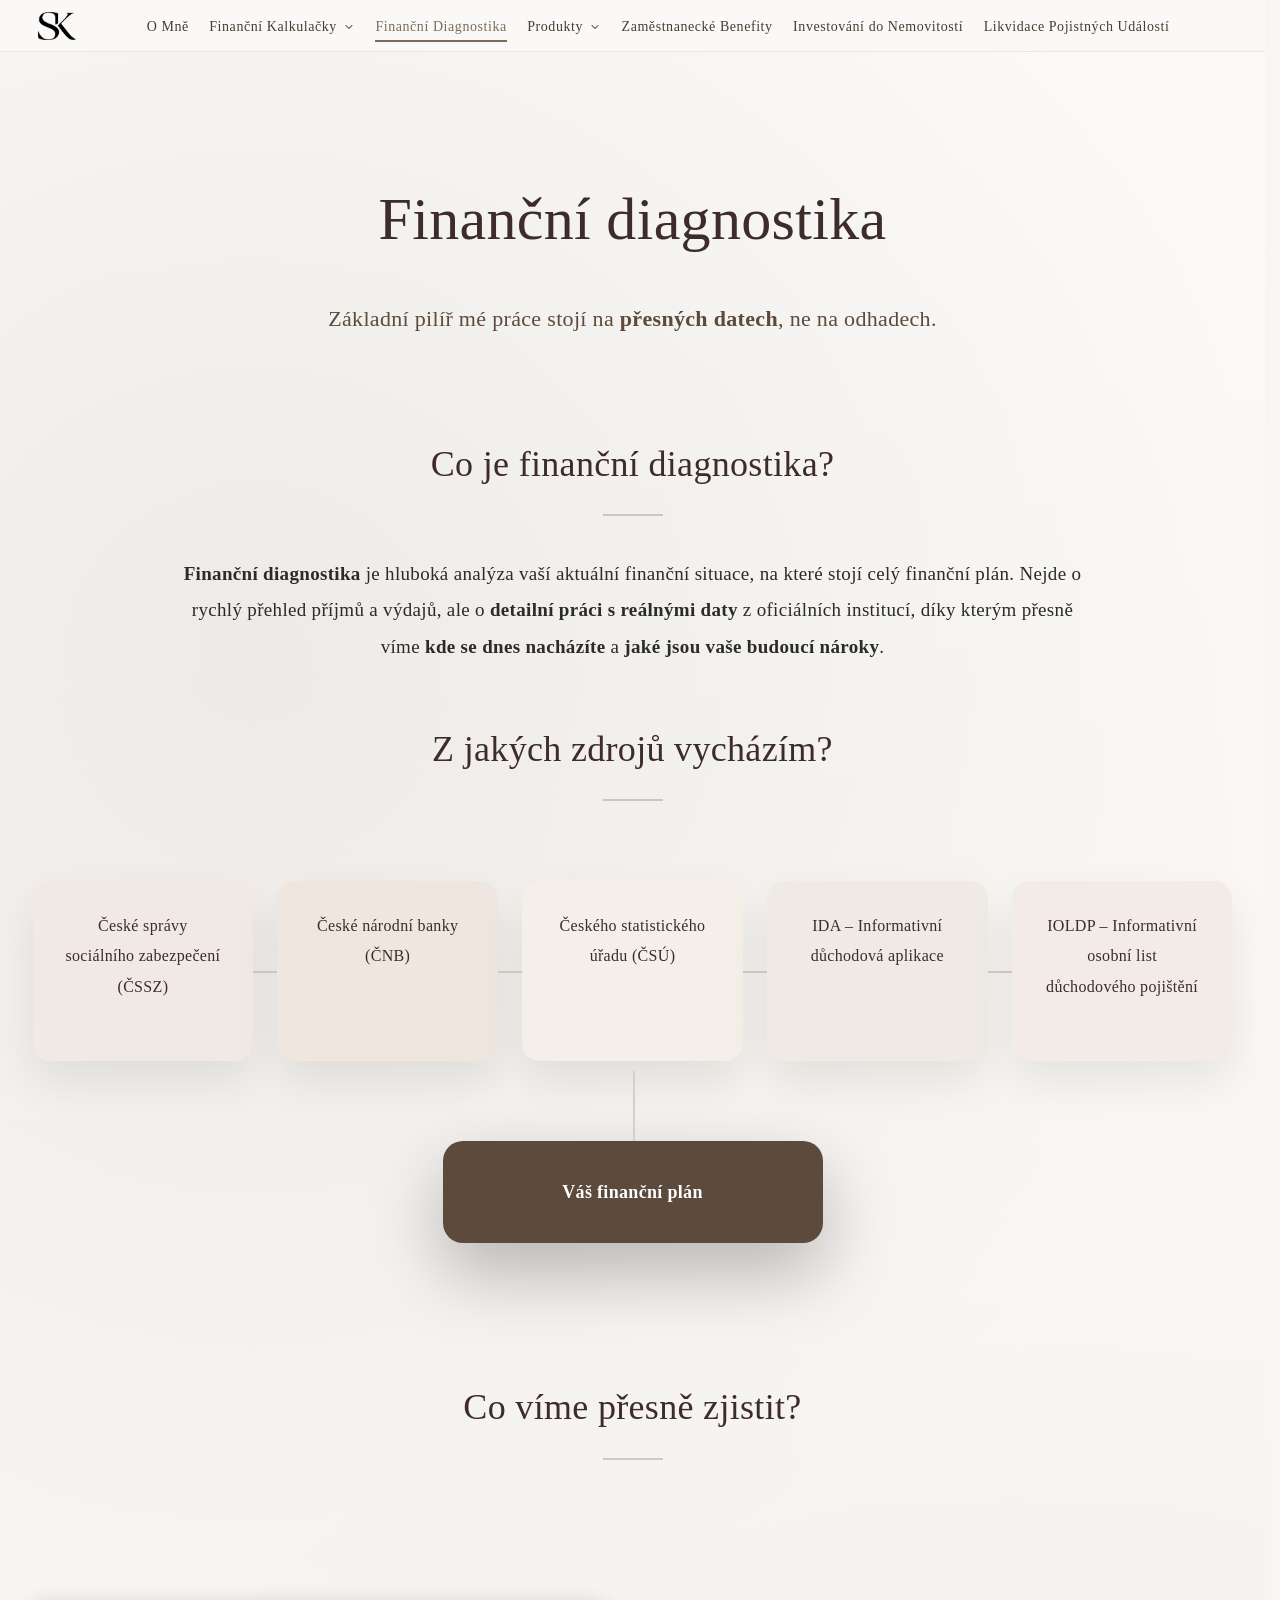
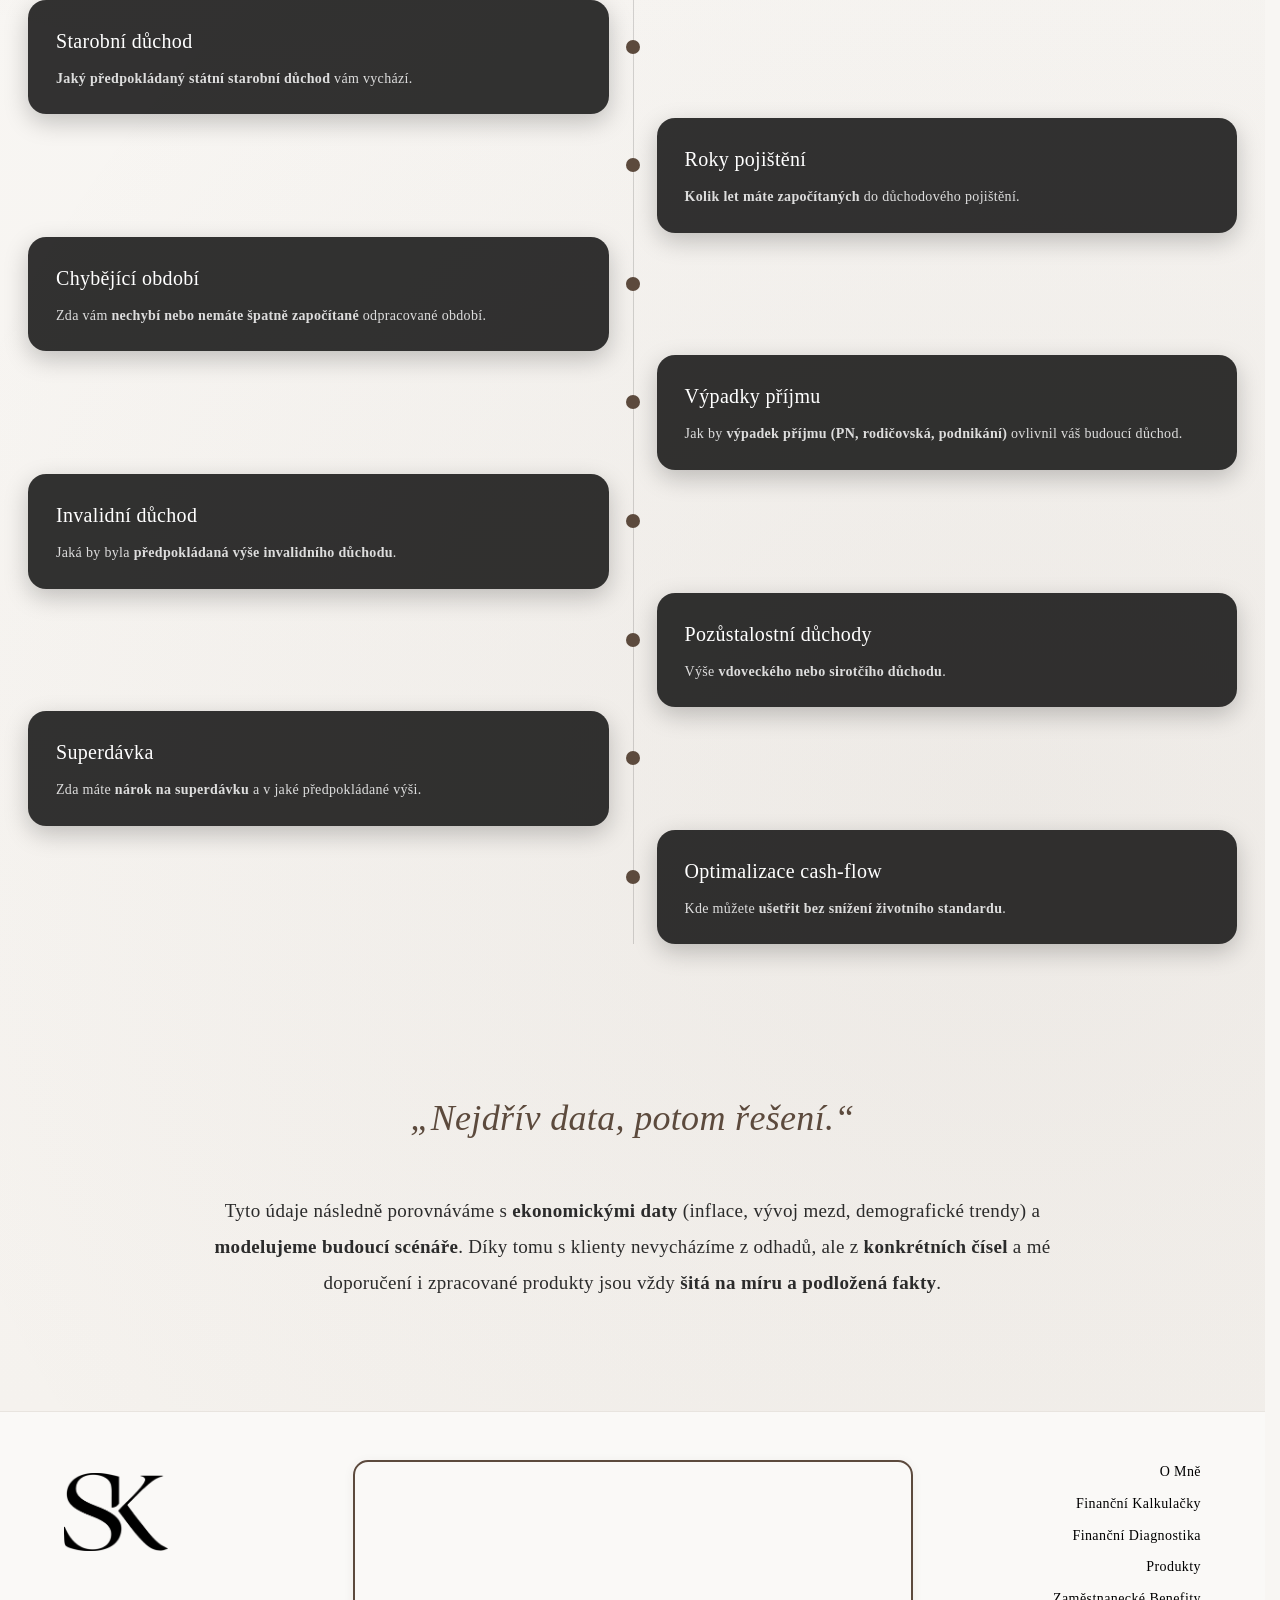
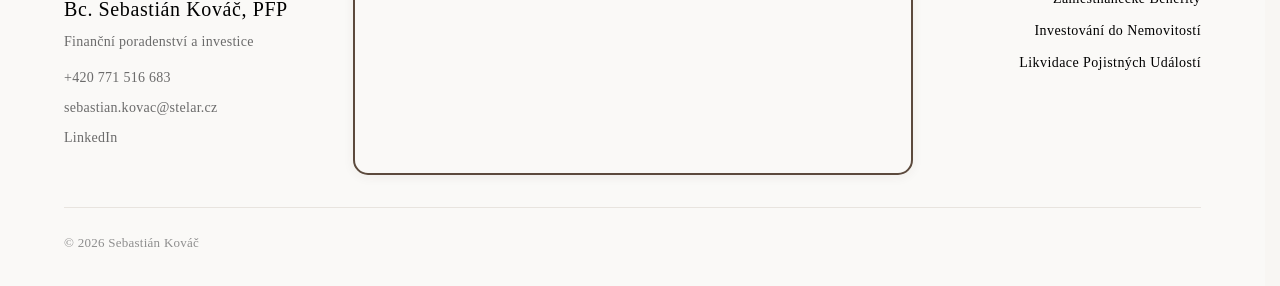
==== commit c83f1e58: "build 2026-06-29 19:24" ====
--- a/financni-diagnostika/index.html
+++ b/financni-diagnostika/index.html
@@ -1,10 +1,10 @@
-<!DOCTYPE html><html lang="cs"> <head><meta charset="utf-8"><meta name="viewport" content="width=device-width, initial-scale=1"><title>Finanční Diagnostika</title><link rel="icon" href="/favicon.ico" sizes="any"><link rel="icon" type="image/svg+xml" href="/favicon.svg"><link rel="icon" type="image/png" sizes="96x96" href="/favicon-96x96.png"><link rel="apple-touch-icon" href="/apple-touch-icon.png"><link rel="manifest" href="/site.webmanifest"><!-- Google tag (gtag.js) --><script async src="https://www.googletagmanager.com/gtag/js?id=G-MT7EY1N8GN"></script><script>
+<!DOCTYPE html><html lang="cs"> <head><meta charset="utf-8"><meta name="viewport" content="width=device-width, initial-scale=1"><title>Finanční Diagnostika | Bc. Sebastián Kováč</title><meta name="description" content="Bezplatná finanční diagnostika — komplexní pohled na vaše finance, rezervy, pojištění a investice s návrhem dalších kroků."><link rel="canonical" href="https://kovacsebastian.com/financni-diagnostika"><!-- Open Graph --><meta property="og:type" content="website"><meta property="og:site_name" content="Bc. Sebastián Kováč"><meta property="og:title" content="Finanční Diagnostika | Bc. Sebastián Kováč"><meta property="og:description" content="Bezplatná finanční diagnostika — komplexní pohled na vaše finance, rezervy, pojištění a investice s návrhem dalších kroků."><meta property="og:url" content="https://kovacsebastian.com/financni-diagnostika"><meta property="og:image" content="https://kovacsebastian.com/omne.png"><meta property="og:locale" content="cs_CZ"><!-- Twitter --><meta name="twitter:card" content="summary_large_image"><meta name="twitter:title" content="Finanční Diagnostika | Bc. Sebastián Kováč"><meta name="twitter:description" content="Bezplatná finanční diagnostika — komplexní pohled na vaše finance, rezervy, pojištění a investice s návrhem dalších kroků."><meta name="twitter:image" content="https://kovacsebastian.com/omne.png"><link rel="icon" href="/favicon.ico" sizes="any"><link rel="icon" type="image/svg+xml" href="/favicon.svg"><link rel="icon" type="image/png" sizes="96x96" href="/favicon-96x96.png"><link rel="apple-touch-icon" href="/apple-touch-icon.png"><link rel="manifest" href="/site.webmanifest"><script type="application/ld+json">{"@context":"https://schema.org","@type":"FinancialService","name":"Bc. Sebastián Kováč","description":"Finanční poradce v Brně — investice, penzijní spoření, úvěry, pojištění a dlouhodobá finanční strategie. Osobní přístup a transparentní poradenství po celém Česku.","url":"https://kovacsebastian.com/","image":"https://kovacsebastian.com/omne.png","email":"sebastian.kovac@stelar.cz","telephone":"+420771516683","areaServed":"CZ","address":{"@type":"PostalAddress","streetAddress":"Pražákova 1008/69","addressLocality":"Brno","postalCode":"639 00","addressCountry":"CZ"}}</script><!-- Google tag (gtag.js) --><script async src="https://www.googletagmanager.com/gtag/js?id=G-MT7EY1N8GN"></script><script>
       window.dataLayer = window.dataLayer || [];
       function gtag(){dataLayer.push(arguments);}
       gtag('js', new Date());
       gtag('config', 'G-MT7EY1N8GN');
-    </script><link rel="stylesheet" href="/_astro/BaseLayout.Dbq4_EDI.css">
-<link rel="stylesheet" href="/_astro/financni-diagnostika@_@astro._Zc4UanC.css"></head> <body> <nav class="nav-embed" data-astro-cid-dmqpwcec> <a href="/" class="nav-logo" aria-label="Sebastián Kováč — Domů" data-astro-cid-dmqpwcec> <img src="/transpfavicon.png" alt="Sebastián Kováč" data-astro-cid-dmqpwcec> </a> <div class="nav-inner" data-astro-cid-dmqpwcec> <ul class="nav-links" data-astro-cid-dmqpwcec> <li data-astro-cid-dmqpwcec><a href="/" class="nav-link" data-astro-cid-dmqpwcec>O Mně</a></li> <li class="nav-dropdown-wrap" data-astro-cid-dmqpwcec> <button type="button" class="nav-link nav-trigger" aria-haspopup="true" data-astro-cid-dmqpwcec> <span class="trigger-label" data-astro-cid-dmqpwcec>Finanční Kalkulačky</span> <span class="caret-wrap" aria-hidden="true" data-astro-cid-dmqpwcec> <svg class="caret" width="12" height="12" viewBox="0 0 24 24" fill="none" data-astro-cid-dmqpwcec> <path d="M6 9l6 6 6-6" stroke="currentColor" stroke-width="2.25" stroke-linecap="round" stroke-linejoin="round" data-astro-cid-dmqpwcec></path> </svg> </span> </button> <div class="nav-dropdown" data-astro-cid-dmqpwcec> <a href="/financne-kalkulacky/investicna-kalkulacka" class="nav-dropdown-link" data-astro-cid-dmqpwcec>Kalkulačka Investic</a> <a href="/financne-kalkulacky/kolik-investovat-mesicne" class="nav-dropdown-link" data-astro-cid-dmqpwcec>Měsíční Investice pro Cíl</a> <a href="/financne-kalkulacky/kalkulacka-pro-rentu" class="nav-dropdown-link" data-astro-cid-dmqpwcec>Renta</a> <a href="/financne-kalkulacky/kalkulacka-inflace" class="nav-dropdown-link" data-astro-cid-dmqpwcec>Kalkulačka Inflace</a> </div> </li> <li data-astro-cid-dmqpwcec><a href="/financni-diagnostika" class="nav-link active" data-astro-cid-dmqpwcec>Finanční Diagnostika</a></li> <li class="nav-dropdown-wrap" data-astro-cid-dmqpwcec> <button type="button" class="nav-link nav-trigger" aria-haspopup="true" data-astro-cid-dmqpwcec> <span class="trigger-label" data-astro-cid-dmqpwcec>Produkty</span> <span class="caret-wrap" aria-hidden="true" data-astro-cid-dmqpwcec> <svg class="caret" width="12" height="12" viewBox="0 0 24 24" fill="none" data-astro-cid-dmqpwcec> <path d="M6 9l6 6 6-6" stroke="currentColor" stroke-width="2.25" stroke-linecap="round" stroke-linejoin="round" data-astro-cid-dmqpwcec></path> </svg> </span> </button> <div class="nav-dropdown" data-astro-cid-dmqpwcec> <a href="/produkty/investice" class="nav-dropdown-link" data-astro-cid-dmqpwcec>Investice</a> <a href="/produkty/penzijni-sporeni" class="nav-dropdown-link" data-astro-cid-dmqpwcec>Penzijní Spoření</a> <a href="/produkty/uvery" class="nav-dropdown-link" data-astro-cid-dmqpwcec>Úvěry</a> <a href="/produkty/pojisteni" class="nav-dropdown-link" data-astro-cid-dmqpwcec>Pojištění</a> </div> </li> <li data-astro-cid-dmqpwcec><a href="/zamestnanecke-benefity" class="nav-link" data-astro-cid-dmqpwcec>Zaměstnanecké Benefity</a></li> <li data-astro-cid-dmqpwcec><a href="/investovani-do-nemovitosti" class="nav-link" data-astro-cid-dmqpwcec>Investování do Nemovitostí</a></li> <li data-astro-cid-dmqpwcec><a href="/likvidace-pojistnych-udalosti" class="nav-link" data-astro-cid-dmqpwcec>Likvidace Pojistných Událostí</a></li> </ul> </div> <!-- Mobile center name — hidden on desktop --> <span class="nav-mobile-name" aria-hidden="true" data-astro-cid-dmqpwcec>Sebastián Kováč</span> <!-- Hamburger — mobile only --> <button class="nav-hamburger" id="navHamburger" aria-label="Otevřít menu" aria-expanded="false" aria-controls="mobOverlay" data-astro-cid-dmqpwcec> <span class="ham-bar" data-astro-cid-dmqpwcec></span> <span class="ham-bar" data-astro-cid-dmqpwcec></span> <span class="ham-bar" data-astro-cid-dmqpwcec></span> </button> </nav> <!-- ─── Mobile full-screen overlay ─── --> <div class="mob-overlay" id="mobOverlay" aria-hidden="true" role="dialog" aria-modal="true" aria-label="Hlavní navigace" data-astro-cid-dmqpwcec> <div class="mob-overlay-inner" data-astro-cid-dmqpwcec> <div class="mob-overlay-head" data-astro-cid-dmqpwcec> <a href="/" class="mob-logo" aria-label="Sebastián Kováč — Domů" data-astro-cid-dmqpwcec> <img src="/transpfavicon.png" alt="Sebastián Kováč" data-astro-cid-dmqpwcec> </a> <button class="mob-close" id="mobClose" aria-label="Zavřít menu" data-astro-cid-dmqpwcec> <svg width="20" height="20" viewBox="0 0 24 24" fill="none" data-astro-cid-dmqpwcec> <path d="M18 6L6 18M6 6l12 12" stroke="currentColor" stroke-width="2.2" stroke-linecap="round" data-astro-cid-dmqpwcec></path> </svg> </button> </div> <nav class="mob-nav" data-astro-cid-dmqpwcec> <ul class="mob-list" data-astro-cid-dmqpwcec> <li class="mob-item" style="--i:0" data-astro-cid-dmqpwcec> <a href="/" class="mob-link" data-astro-cid-dmqpwcec>O Mně</a> </li> <li class="mob-item mob-has-sub" style="--i:1" data-astro-cid-dmqpwcec> <button class="mob-link mob-trigger" aria-expanded="false" data-astro-cid-dmqpwcec> <span data-astro-cid-dmqpwcec>Finanční Kalkulačky</span> <svg class="mob-caret" width="16" height="16" viewBox="0 0 24 24" fill="none" data-astro-cid-dmqpwcec> <path d="M6 9l6 6 6-6" stroke="currentColor" stroke-width="2" stroke-linecap="round" stroke-linejoin="round" data-astro-cid-dmqpwcec></path> </svg> </button> <div class="mob-sub" data-astro-cid-dmqpwcec> <ul data-astro-cid-dmqpwcec> <li data-astro-cid-dmqpwcec><a href="/financne-kalkulacky/investicna-kalkulacka" class="mob-sub-link" data-astro-cid-dmqpwcec>Kalkulačka Investic</a></li> <li data-astro-cid-dmqpwcec><a href="/financne-kalkulacky/kolik-investovat-mesicne" class="mob-sub-link" data-astro-cid-dmqpwcec>Měsíční Investice pro Cíl</a></li> <li data-astro-cid-dmqpwcec><a href="/financne-kalkulacky/kalkulacka-pro-rentu" class="mob-sub-link" data-astro-cid-dmqpwcec>Renta</a></li> <li data-astro-cid-dmqpwcec><a href="/financne-kalkulacky/kalkulacka-inflace" class="mob-sub-link" data-astro-cid-dmqpwcec>Kalkulačka Inflace</a></li> </ul> </div> </li> <li class="mob-item" style="--i:2" data-astro-cid-dmqpwcec> <a href="/financni-diagnostika" class="mob-link active" data-astro-cid-dmqpwcec>Finanční Diagnostika</a> </li> <li class="mob-item mob-has-sub" style="--i:3" data-astro-cid-dmqpwcec> <button class="mob-link mob-trigger" aria-expanded="false" data-astro-cid-dmqpwcec> <span data-astro-cid-dmqpwcec>Produkty</span> <svg class="mob-caret" width="16" height="16" viewBox="0 0 24 24" fill="none" data-astro-cid-dmqpwcec> <path d="M6 9l6 6 6-6" stroke="currentColor" stroke-width="2" stroke-linecap="round" stroke-linejoin="round" data-astro-cid-dmqpwcec></path> </svg> </button> <div class="mob-sub" data-astro-cid-dmqpwcec> <ul data-astro-cid-dmqpwcec> <li data-astro-cid-dmqpwcec><a href="/produkty/investice" class="mob-sub-link" data-astro-cid-dmqpwcec>Investice</a></li> <li data-astro-cid-dmqpwcec><a href="/produkty/penzijni-sporeni" class="mob-sub-link" data-astro-cid-dmqpwcec>Penzijní Spoření</a></li> <li data-astro-cid-dmqpwcec><a href="/produkty/uvery" class="mob-sub-link" data-astro-cid-dmqpwcec>Úvěry</a></li> <li data-astro-cid-dmqpwcec><a href="/produkty/pojisteni" class="mob-sub-link" data-astro-cid-dmqpwcec>Pojištění</a></li> </ul> </div> </li> <li class="mob-item" style="--i:4" data-astro-cid-dmqpwcec> <a href="/zamestnanecke-benefity" class="mob-link" data-astro-cid-dmqpwcec>Zaměstnanecké Benefity</a> </li> <li class="mob-item" style="--i:5" data-astro-cid-dmqpwcec> <a href="/investovani-do-nemovitosti" class="mob-link" data-astro-cid-dmqpwcec>Investování do Nemovitostí</a> </li> <li class="mob-item" style="--i:6" data-astro-cid-dmqpwcec> <a href="/likvidace-pojistnych-udalosti" class="mob-link" data-astro-cid-dmqpwcec>Likvidace Pojistných Událostí</a> </li> </ul> </nav> <footer class="mob-footer" data-astro-cid-dmqpwcec> <a href="tel:+420771516683" class="mob-footer-link" data-astro-cid-dmqpwcec>+420 771 516 683</a> <span class="mob-footer-sep" aria-hidden="true" data-astro-cid-dmqpwcec>·</span> <a href="mailto:sebastian.kovac@smsfinance.cz" class="mob-footer-link" data-astro-cid-dmqpwcec>sebastian.kovac@smsfinance.cz</a> </footer> </div> </div>  <script type="module">(()=>{const s=document.getElementById("navHamburger"),t=document.getElementById("mobOverlay");if(!s||!t)return;const u='a[href],button:not([disabled]),input,textarea,select,[tabindex]:not([tabindex="-1"])';function a(){return Array.from(t.querySelectorAll(u))}function c(){t.setAttribute("aria-hidden","false"),s.setAttribute("aria-expanded","true"),s.classList.add("open"),document.body.style.overflow="hidden",setTimeout(()=>{a()[0]?.focus()},60)}function o(){t.setAttribute("aria-hidden","true"),s.setAttribute("aria-expanded","false"),s.classList.remove("open"),document.body.style.overflow="",s.focus()}s.addEventListener("click",()=>{t.getAttribute("aria-hidden")==="false"?o():c()}),document.getElementById("mobClose")?.addEventListener("click",o),document.addEventListener("keydown",e=>{if(t.getAttribute("aria-hidden")!=="false")return;if(e.key==="Escape"){o();return}if(e.key!=="Tab")return;const n=a();if(!n.length)return;const r=n[0],i=n[n.length-1];e.shiftKey?document.activeElement===r&&(e.preventDefault(),i.focus()):document.activeElement===i&&(e.preventDefault(),r.focus())}),t.querySelectorAll(".mob-trigger").forEach(e=>{e.addEventListener("click",()=>{const n=e.nextElementSibling;if(!n)return;const r=n.classList.contains("open");t.querySelectorAll(".mob-sub.open").forEach(i=>{i.classList.remove("open"),i.previousElementSibling?.setAttribute("aria-expanded","false")}),r||(n.classList.add("open"),e.setAttribute("aria-expanded","true"))})})})();</script> <main>  <div id="fd-section"><div class="fd-fade fd-delay-1">
+    </script><link rel="stylesheet" href="/_astro/BaseLayout.DxZyio2D.css">
+<link rel="stylesheet" href="/_astro/financni-diagnostika._Zc4UanC.css"></head> <body> <nav class="nav-embed" data-astro-cid-dmqpwcec> <a href="/" class="nav-logo" aria-label="Sebastián Kováč — Domů" data-astro-cid-dmqpwcec> <img src="/transpfavicon.png" alt="Sebastián Kováč" data-astro-cid-dmqpwcec> </a> <div class="nav-inner" data-astro-cid-dmqpwcec> <ul class="nav-links" data-astro-cid-dmqpwcec> <li data-astro-cid-dmqpwcec><a href="/" class="nav-link" data-astro-cid-dmqpwcec>O Mně</a></li> <li class="nav-dropdown-wrap" data-astro-cid-dmqpwcec> <button type="button" class="nav-link nav-trigger" aria-haspopup="true" data-astro-cid-dmqpwcec> <span class="trigger-label" data-astro-cid-dmqpwcec>Finanční Kalkulačky</span> <span class="caret-wrap" aria-hidden="true" data-astro-cid-dmqpwcec> <svg class="caret" width="12" height="12" viewBox="0 0 24 24" fill="none" data-astro-cid-dmqpwcec> <path d="M6 9l6 6 6-6" stroke="currentColor" stroke-width="2.25" stroke-linecap="round" stroke-linejoin="round" data-astro-cid-dmqpwcec></path> </svg> </span> </button> <div class="nav-dropdown" data-astro-cid-dmqpwcec> <a href="/financne-kalkulacky/investicna-kalkulacka" class="nav-dropdown-link" data-astro-cid-dmqpwcec>Kalkulačka Investic</a> <a href="/financne-kalkulacky/kolik-investovat-mesicne" class="nav-dropdown-link" data-astro-cid-dmqpwcec>Měsíční Investice pro Cíl</a> <a href="/financne-kalkulacky/kalkulacka-pro-rentu" class="nav-dropdown-link" data-astro-cid-dmqpwcec>Renta</a> <a href="/financne-kalkulacky/kalkulacka-inflace" class="nav-dropdown-link" data-astro-cid-dmqpwcec>Kalkulačka Inflace</a> </div> </li> <li data-astro-cid-dmqpwcec><a href="/financni-diagnostika" class="nav-link active" data-astro-cid-dmqpwcec>Finanční Diagnostika</a></li> <li class="nav-dropdown-wrap" data-astro-cid-dmqpwcec> <button type="button" class="nav-link nav-trigger" aria-haspopup="true" data-astro-cid-dmqpwcec> <span class="trigger-label" data-astro-cid-dmqpwcec>Produkty</span> <span class="caret-wrap" aria-hidden="true" data-astro-cid-dmqpwcec> <svg class="caret" width="12" height="12" viewBox="0 0 24 24" fill="none" data-astro-cid-dmqpwcec> <path d="M6 9l6 6 6-6" stroke="currentColor" stroke-width="2.25" stroke-linecap="round" stroke-linejoin="round" data-astro-cid-dmqpwcec></path> </svg> </span> </button> <div class="nav-dropdown" data-astro-cid-dmqpwcec> <a href="/produkty/investice" class="nav-dropdown-link" data-astro-cid-dmqpwcec>Investice</a> <a href="/produkty/penzijni-sporeni" class="nav-dropdown-link" data-astro-cid-dmqpwcec>Penzijní Spoření</a> <a href="/produkty/uvery" class="nav-dropdown-link" data-astro-cid-dmqpwcec>Úvěry</a> <a href="/produkty/pojisteni" class="nav-dropdown-link" data-astro-cid-dmqpwcec>Pojištění</a> </div> </li> <li data-astro-cid-dmqpwcec><a href="/zamestnanecke-benefity" class="nav-link" data-astro-cid-dmqpwcec>Zaměstnanecké Benefity</a></li> <li data-astro-cid-dmqpwcec><a href="/investovani-do-nemovitosti" class="nav-link" data-astro-cid-dmqpwcec>Investování do Nemovitostí</a></li> <li data-astro-cid-dmqpwcec><a href="/likvidace-pojistnych-udalosti" class="nav-link" data-astro-cid-dmqpwcec>Likvidace Pojistných Událostí</a></li> </ul> </div> <!-- Mobile center name — hidden on desktop --> <span class="nav-mobile-name" aria-hidden="true" data-astro-cid-dmqpwcec>Bc. Sebastián Kováč, PFP</span> <!-- Hamburger — mobile only --> <button class="nav-hamburger" id="navHamburger" aria-label="Otevřít menu" aria-expanded="false" aria-controls="mobOverlay" data-astro-cid-dmqpwcec> <span class="ham-bar" data-astro-cid-dmqpwcec></span> <span class="ham-bar" data-astro-cid-dmqpwcec></span> <span class="ham-bar" data-astro-cid-dmqpwcec></span> </button> </nav> <!-- ─── Mobile full-screen overlay ─── --> <div class="mob-overlay" id="mobOverlay" aria-hidden="true" role="dialog" aria-modal="true" aria-label="Hlavní navigace" data-astro-cid-dmqpwcec> <div class="mob-overlay-inner" data-astro-cid-dmqpwcec> <div class="mob-overlay-head" data-astro-cid-dmqpwcec> <a href="/" class="mob-logo" aria-label="Sebastián Kováč — Domů" data-astro-cid-dmqpwcec> <img src="/transpfavicon.png" alt="Sebastián Kováč" data-astro-cid-dmqpwcec> </a> <button class="mob-close" id="mobClose" aria-label="Zavřít menu" data-astro-cid-dmqpwcec> <svg width="20" height="20" viewBox="0 0 24 24" fill="none" data-astro-cid-dmqpwcec> <path d="M18 6L6 18M6 6l12 12" stroke="currentColor" stroke-width="2.2" stroke-linecap="round" data-astro-cid-dmqpwcec></path> </svg> </button> </div> <nav class="mob-nav" data-astro-cid-dmqpwcec> <ul class="mob-list" data-astro-cid-dmqpwcec> <li class="mob-item" style="--i:0" data-astro-cid-dmqpwcec> <a href="/" class="mob-link" data-astro-cid-dmqpwcec>O Mně</a> </li> <li class="mob-item mob-has-sub" style="--i:1" data-astro-cid-dmqpwcec> <button class="mob-link mob-trigger" aria-expanded="false" data-astro-cid-dmqpwcec> <span data-astro-cid-dmqpwcec>Finanční Kalkulačky</span> <svg class="mob-caret" width="16" height="16" viewBox="0 0 24 24" fill="none" data-astro-cid-dmqpwcec> <path d="M6 9l6 6 6-6" stroke="currentColor" stroke-width="2" stroke-linecap="round" stroke-linejoin="round" data-astro-cid-dmqpwcec></path> </svg> </button> <div class="mob-sub" data-astro-cid-dmqpwcec> <ul data-astro-cid-dmqpwcec> <li data-astro-cid-dmqpwcec><a href="/financne-kalkulacky/investicna-kalkulacka" class="mob-sub-link" data-astro-cid-dmqpwcec>Kalkulačka Investic</a></li> <li data-astro-cid-dmqpwcec><a href="/financne-kalkulacky/kolik-investovat-mesicne" class="mob-sub-link" data-astro-cid-dmqpwcec>Měsíční Investice pro Cíl</a></li> <li data-astro-cid-dmqpwcec><a href="/financne-kalkulacky/kalkulacka-pro-rentu" class="mob-sub-link" data-astro-cid-dmqpwcec>Renta</a></li> <li data-astro-cid-dmqpwcec><a href="/financne-kalkulacky/kalkulacka-inflace" class="mob-sub-link" data-astro-cid-dmqpwcec>Kalkulačka Inflace</a></li> </ul> </div> </li> <li class="mob-item" style="--i:2" data-astro-cid-dmqpwcec> <a href="/financni-diagnostika" class="mob-link active" data-astro-cid-dmqpwcec>Finanční Diagnostika</a> </li> <li class="mob-item mob-has-sub" style="--i:3" data-astro-cid-dmqpwcec> <button class="mob-link mob-trigger" aria-expanded="false" data-astro-cid-dmqpwcec> <span data-astro-cid-dmqpwcec>Produkty</span> <svg class="mob-caret" width="16" height="16" viewBox="0 0 24 24" fill="none" data-astro-cid-dmqpwcec> <path d="M6 9l6 6 6-6" stroke="currentColor" stroke-width="2" stroke-linecap="round" stroke-linejoin="round" data-astro-cid-dmqpwcec></path> </svg> </button> <div class="mob-sub" data-astro-cid-dmqpwcec> <ul data-astro-cid-dmqpwcec> <li data-astro-cid-dmqpwcec><a href="/produkty/investice" class="mob-sub-link" data-astro-cid-dmqpwcec>Investice</a></li> <li data-astro-cid-dmqpwcec><a href="/produkty/penzijni-sporeni" class="mob-sub-link" data-astro-cid-dmqpwcec>Penzijní Spoření</a></li> <li data-astro-cid-dmqpwcec><a href="/produkty/uvery" class="mob-sub-link" data-astro-cid-dmqpwcec>Úvěry</a></li> <li data-astro-cid-dmqpwcec><a href="/produkty/pojisteni" class="mob-sub-link" data-astro-cid-dmqpwcec>Pojištění</a></li> </ul> </div> </li> <li class="mob-item" style="--i:4" data-astro-cid-dmqpwcec> <a href="/zamestnanecke-benefity" class="mob-link" data-astro-cid-dmqpwcec>Zaměstnanecké Benefity</a> </li> <li class="mob-item" style="--i:5" data-astro-cid-dmqpwcec> <a href="/investovani-do-nemovitosti" class="mob-link" data-astro-cid-dmqpwcec>Investování do Nemovitostí</a> </li> <li class="mob-item" style="--i:6" data-astro-cid-dmqpwcec> <a href="/likvidace-pojistnych-udalosti" class="mob-link" data-astro-cid-dmqpwcec>Likvidace Pojistných Událostí</a> </li> </ul> </nav> <footer class="mob-footer" data-astro-cid-dmqpwcec> <a href="tel:+420771516683" class="mob-footer-link" data-astro-cid-dmqpwcec>+420 771 516 683</a> <span class="mob-footer-sep" aria-hidden="true" data-astro-cid-dmqpwcec>·</span> <a href="mailto:sebastian.kovac@stelar.cz" class="mob-footer-link" data-astro-cid-dmqpwcec>sebastian.kovac@stelar.cz</a> </footer> </div> </div>  <script type="module">(()=>{const s=document.getElementById("navHamburger"),t=document.getElementById("mobOverlay");if(!s||!t)return;const u='a[href],button:not([disabled]),input,textarea,select,[tabindex]:not([tabindex="-1"])';function a(){return Array.from(t.querySelectorAll(u))}function c(){t.setAttribute("aria-hidden","false"),s.setAttribute("aria-expanded","true"),s.classList.add("open"),document.body.style.overflow="hidden",setTimeout(()=>{a()[0]?.focus()},60)}function o(){t.setAttribute("aria-hidden","true"),s.setAttribute("aria-expanded","false"),s.classList.remove("open"),document.body.style.overflow="",s.focus()}s.addEventListener("click",()=>{t.getAttribute("aria-hidden")==="false"?o():c()}),document.getElementById("mobClose")?.addEventListener("click",o),document.addEventListener("keydown",e=>{if(t.getAttribute("aria-hidden")!=="false")return;if(e.key==="Escape"){o();return}if(e.key!=="Tab")return;const n=a();if(!n.length)return;const r=n[0],i=n[n.length-1];e.shiftKey?document.activeElement===r&&(e.preventDefault(),i.focus()):document.activeElement===i&&(e.preventDefault(),r.focus())}),t.querySelectorAll(".mob-trigger").forEach(e=>{e.addEventListener("click",()=>{const n=e.nextElementSibling;if(!n)return;const r=n.classList.contains("open");t.querySelectorAll(".mob-sub.open").forEach(i=>{i.classList.remove("open"),i.previousElementSibling?.setAttribute("aria-expanded","false")}),r||(n.classList.add("open"),e.setAttribute("aria-expanded","true"))})})})();</script> <main>  <div id="fd-section"><div class="fd-fade fd-delay-1">
   <div class="hero-title">Finanční diagnostika</div>
   <div class="hero-subtitle">Základní pilíř mé práce stojí na <strong>přesných datech</strong>, ne na odhadech.</div>
 </div>
@@ -51,7 +51,7 @@
     Tyto údaje následně porovnáváme s <strong>ekonomickými daty</strong> (inflace, vývoj mezd, demografické trendy) a <strong>modelujeme budoucí scénáře</strong>. Díky tomu s klienty nevycházíme z odhadů, ale z <strong>konkrétních čísel</strong> a mé doporučení i zpracované produkty jsou vždy <strong>šitá na míru a podložená fakty</strong>.
   </p>
 </div>
-</div>  </main> <footer class="footer-embed" data-astro-cid-sz7xmlte> <div class="footer-inner" data-astro-cid-sz7xmlte> <div class="footer-row" data-astro-cid-sz7xmlte> <div class="footer-main" data-astro-cid-sz7xmlte> <a href="/" class="footer-logo-link" aria-label="Domů" data-astro-cid-sz7xmlte> <img src="/transpfavicon.png" alt="Sebastián Kováč" class="footer-logo" data-astro-cid-sz7xmlte> </a> <div class="footer-name" data-astro-cid-sz7xmlte>Sebastián Kováč</div> <div class="footer-tagline" data-astro-cid-sz7xmlte>Finanční poradenství a investice</div> <div class="footer-contact" data-astro-cid-sz7xmlte> <a href="tel:+420771516683" class="footer-contact-link" data-astro-cid-sz7xmlte>+420 771 516 683</a> <a href="mailto:sebastian.kovac@smsfinance.cz" class="footer-contact-link" data-astro-cid-sz7xmlte>sebastian.kovac@smsfinance.cz</a> <a href="https://www.linkedin.com/in/sebasti%C3%A1n-kov%C3%A1%C4%8D-pfp" class="footer-contact-link" target="_blank" rel="noopener noreferrer" data-astro-cid-sz7xmlte>LinkedIn</a> </div> </div> <div class="footer-map-wrap" data-astro-cid-sz7xmlte> <iframe src="https://www.google.com/maps/embed?pb=!1m18!1m12!1m3!1d652.0728525897156!2d16.605030069661147!3d49.17605667494077!2m3!1f0!2f0!3f0!3m2!1i1024!2i768!4f13.1!3m3!1m2!1s0x47129507feac52ad%3A0x5b858fd3dbffa63!2sPra%C5%BE%C3%A1kova%201008%2F69%2C%20639%2000%20Brno-jih%2C%20Czechia!5e0!3m2!1sen!2ses!4v1772108890025!5m2!1sen!2ses" width="600" height="450" allowfullscreen="" loading="lazy" referrerpolicy="no-referrer-when-downgrade" title="Mapa - Pražákova 1008/69, Brno" data-astro-cid-sz7xmlte></iframe> </div> <nav class="footer-links" data-astro-cid-sz7xmlte> <a href="/" class="footer-link" data-astro-cid-sz7xmlte>O Mně</a> <a href="/financne-kalkulacky/investicna-kalkulacka" class="footer-link" data-astro-cid-sz7xmlte>Finanční Kalkulačky</a> <a href="/financni-diagnostika" class="footer-link" data-astro-cid-sz7xmlte>Finanční Diagnostika</a> <a href="/produkty/investice" class="footer-link" data-astro-cid-sz7xmlte>Produkty</a> <a href="/zamestnanecke-benefity" class="footer-link" data-astro-cid-sz7xmlte>Zaměstnanecké Benefity</a> <a href="/investovani-do-nemovitosti" class="footer-link" data-astro-cid-sz7xmlte>Investování do Nemovitostí</a> <a href="/likvidace-pojistnych-udalosti" class="footer-link" data-astro-cid-sz7xmlte>Likvidace Pojistných Událostí</a> </nav> </div> <div class="footer-bottom" data-astro-cid-sz7xmlte> <div class="footer-copy" data-astro-cid-sz7xmlte>© <span id="footer-year" data-astro-cid-sz7xmlte></span> Sebastián Kováč</div> </div> </div> </footer> <script type="module">(function(){var e=document.getElementById("footer-year");e&&(e.textContent=String(new Date().getFullYear()))})();</script> </body></html> <script>
+</div>  </main> <footer class="footer-embed" data-astro-cid-sz7xmlte> <div class="footer-inner" data-astro-cid-sz7xmlte> <div class="footer-row" data-astro-cid-sz7xmlte> <div class="footer-main" data-astro-cid-sz7xmlte> <a href="/" class="footer-logo-link" aria-label="Domů" data-astro-cid-sz7xmlte> <img src="/transpfavicon.png" alt="Sebastián Kováč" class="footer-logo" data-astro-cid-sz7xmlte> </a> <div class="footer-name" data-astro-cid-sz7xmlte>Bc. Sebastián Kováč, PFP</div> <div class="footer-tagline" data-astro-cid-sz7xmlte>Finanční poradenství a investice</div> <div class="footer-contact" data-astro-cid-sz7xmlte> <a href="tel:+420771516683" class="footer-contact-link" data-astro-cid-sz7xmlte>+420 771 516 683</a> <a href="mailto:sebastian.kovac@stelar.cz" class="footer-contact-link" data-astro-cid-sz7xmlte>sebastian.kovac@stelar.cz</a> <a href="https://www.linkedin.com/in/sebasti%C3%A1n-kov%C3%A1%C4%8D-pfp" class="footer-contact-link" target="_blank" rel="noopener noreferrer" data-astro-cid-sz7xmlte>LinkedIn</a> </div> </div> <div class="footer-map-wrap" data-astro-cid-sz7xmlte> <iframe src="https://www.google.com/maps/embed?pb=!1m18!1m12!1m3!1d652.0728525897156!2d16.605030069661147!3d49.17605667494077!2m3!1f0!2f0!3f0!3m2!1i1024!2i768!4f13.1!3m3!1m2!1s0x47129507feac52ad%3A0x5b858fd3dbffa63!2sPra%C5%BE%C3%A1kova%201008%2F69%2C%20639%2000%20Brno-jih%2C%20Czechia!5e0!3m2!1sen!2ses!4v1772108890025!5m2!1sen!2ses" width="600" height="450" allowfullscreen="" loading="lazy" referrerpolicy="no-referrer-when-downgrade" title="Mapa - Pražákova 1008/69, Brno" data-astro-cid-sz7xmlte></iframe> </div> <nav class="footer-links" data-astro-cid-sz7xmlte> <a href="/" class="footer-link" data-astro-cid-sz7xmlte>O Mně</a> <a href="/financne-kalkulacky/investicna-kalkulacka" class="footer-link" data-astro-cid-sz7xmlte>Finanční Kalkulačky</a> <a href="/financni-diagnostika" class="footer-link" data-astro-cid-sz7xmlte>Finanční Diagnostika</a> <a href="/produkty/investice" class="footer-link" data-astro-cid-sz7xmlte>Produkty</a> <a href="/zamestnanecke-benefity" class="footer-link" data-astro-cid-sz7xmlte>Zaměstnanecké Benefity</a> <a href="/investovani-do-nemovitosti" class="footer-link" data-astro-cid-sz7xmlte>Investování do Nemovitostí</a> <a href="/likvidace-pojistnych-udalosti" class="footer-link" data-astro-cid-sz7xmlte>Likvidace Pojistných Událostí</a> </nav> </div> <div class="footer-bottom" data-astro-cid-sz7xmlte> <div class="footer-copy" data-astro-cid-sz7xmlte>© <span id="footer-year" data-astro-cid-sz7xmlte></span> Sebastián Kováč</div> </div> </div> </footer> <script type="module">(function(){var e=document.getElementById("footer-year");e&&(e.textContent=String(new Date().getFullYear()))})();</script> </body></html> <script>
   document.addEventListener('DOMContentLoaded', function () {
     const items = document.querySelectorAll('#fd-section .t-item');
     const observer = new IntersectionObserver(
--- a/_astro/BaseLayout.DxZyio2D.css
+++ b/_astro/BaseLayout.DxZyio2D.css
@@ -0,0 +1 @@
+:root{--bg: #f8f6f3;--text: #2b2b2b;--accent: #5c4a3d;--muted-border: #e8e4df}*{box-sizing:border-box}html,body{margin:0;padding:0}html{scrollbar-gutter:stable}body{background:var(--bg);color:var(--text);font-family:Times New Roman,Times,serif;line-height:1.7}a{color:inherit}main{min-height:60vh}@layer properties{@supports (((-webkit-hyphens:none)) and (not (margin-trim:inline))) or ((-moz-orient:inline) and (not (color:rgb(from red r g b)))){*,:before,:after,::backdrop{--tw-rotate-x:initial;--tw-rotate-y:initial;--tw-rotate-z:initial;--tw-skew-x:initial;--tw-skew-y:initial;--tw-space-y-reverse:0;--tw-border-style:solid;--tw-font-weight:initial;--tw-tracking:initial;--tw-ordinal:initial;--tw-slashed-zero:initial;--tw-numeric-figure:initial;--tw-numeric-spacing:initial;--tw-numeric-fraction:initial;--tw-shadow:0 0 #0000;--tw-shadow-color:initial;--tw-shadow-alpha:100%;--tw-inset-shadow:0 0 #0000;--tw-inset-shadow-color:initial;--tw-inset-shadow-alpha:100%;--tw-ring-color:initial;--tw-ring-shadow:0 0 #0000;--tw-inset-ring-color:initial;--tw-inset-ring-shadow:0 0 #0000;--tw-ring-inset:initial;--tw-ring-offset-width:0px;--tw-ring-offset-color:#fff;--tw-ring-offset-shadow:0 0 #0000;--tw-outline-style:solid;--tw-blur:initial;--tw-brightness:initial;--tw-contrast:initial;--tw-grayscale:initial;--tw-hue-rotate:initial;--tw-invert:initial;--tw-opacity:initial;--tw-saturate:initial;--tw-sepia:initial;--tw-drop-shadow:initial;--tw-drop-shadow-color:initial;--tw-drop-shadow-alpha:100%;--tw-drop-shadow-size:initial;--tw-backdrop-blur:initial;--tw-backdrop-brightness:initial;--tw-backdrop-contrast:initial;--tw-backdrop-grayscale:initial;--tw-backdrop-hue-rotate:initial;--tw-backdrop-invert:initial;--tw-backdrop-opacity:initial;--tw-backdrop-saturate:initial;--tw-backdrop-sepia:initial;--tw-duration:initial;--tw-ease:initial}}}@layer theme{:root,:host{--font-sans:ui-sans-serif, system-ui, sans-serif, "Apple Color Emoji", "Segoe UI Emoji", "Segoe UI Symbol", "Noto Color Emoji";--font-mono:ui-monospace, SFMono-Regular, Menlo, Monaco, Consolas, "Liberation Mono", "Courier New", monospace;--color-white:#fff;--spacing:.25rem;--container-xs:20rem;--font-weight-medium:500;--font-weight-semibold:600;--font-weight-bold:700;--tracking-tight:-.025em;--tracking-wide:.025em;--tracking-widest:.1em;--radius-md:.375rem;--radius-lg:.5rem;--radius-xl:.75rem;--radius-2xl:1rem;--radius-3xl:1.5rem;--ease-out:cubic-bezier(0, 0, .2, 1);--ease-in-out:cubic-bezier(.4, 0, .2, 1);--blur-xl:24px;--default-transition-duration:.15s;--default-transition-timing-function:cubic-bezier(.4, 0, .2, 1);--default-font-family:var(--font-sans);--default-mono-font-family:var(--font-mono)}}@layer base{*,:after,:before,::backdrop{box-sizing:border-box;border:0 solid;margin:0;padding:0}::file-selector-button{box-sizing:border-box;border:0 solid;margin:0;padding:0}html,:host{-webkit-text-size-adjust:100%;tab-size:4;line-height:1.5;font-family:var(--default-font-family,ui-sans-serif, system-ui, sans-serif, "Apple Color Emoji", "Segoe UI Emoji", "Segoe UI Symbol", "Noto Color Emoji");font-feature-settings:var(--default-font-feature-settings,normal);font-variation-settings:var(--default-font-variation-settings,normal);-webkit-tap-highlight-color:transparent}hr{height:0;color:inherit;border-top-width:1px}abbr:where([title]){-webkit-text-decoration:underline dotted;text-decoration:underline dotted}h1,h2,h3,h4,h5,h6{font-size:inherit;font-weight:inherit}a{color:inherit;-webkit-text-decoration:inherit;text-decoration:inherit}b,strong{font-weight:bolder}code,kbd,samp,pre{font-family:var(--default-mono-font-family,ui-monospace, SFMono-Regular, Menlo, Monaco, Consolas, "Liberation Mono", "Courier New", monospace);font-feature-settings:var(--default-mono-font-feature-settings,normal);font-variation-settings:var(--default-mono-font-variation-settings,normal);font-size:1em}small{font-size:80%}sub,sup{vertical-align:baseline;font-size:75%;line-height:0;position:relative}sub{bottom:-.25em}sup{top:-.5em}table{text-indent:0;border-color:inherit;border-collapse:collapse}:-moz-focusring{outline:auto}progress{vertical-align:baseline}summary{display:list-item}ol,ul,menu{list-style:none}img,svg,video,canvas,audio,iframe,embed,object{vertical-align:middle;display:block}img,video{max-width:100%;height:auto}button,input,select,optgroup,textarea{font:inherit;font-feature-settings:inherit;font-variation-settings:inherit;letter-spacing:inherit;color:inherit;opacity:1;background-color:#0000;border-radius:0}::file-selector-button{font:inherit;font-feature-settings:inherit;font-variation-settings:inherit;letter-spacing:inherit;color:inherit;opacity:1;background-color:#0000;border-radius:0}:where(select:is([multiple],[size])) optgroup{font-weight:bolder}:where(select:is([multiple],[size])) optgroup option{padding-inline-start:20px}::file-selector-button{margin-inline-end:4px}::placeholder{opacity:1}@supports (not ((-webkit-appearance:-apple-pay-button))) or (contain-intrinsic-size:1px){::placeholder{color:currentColor}@supports (color:color-mix(in lab,red,red)){::placeholder{color:color-mix(in oklab,currentcolor 50%,transparent)}}}textarea{resize:vertical}::-webkit-search-decoration{-webkit-appearance:none}::-webkit-date-and-time-value{min-height:1lh;text-align:inherit}::-webkit-datetime-edit{display:inline-flex}::-webkit-datetime-edit-fields-wrapper{padding:0}::-webkit-datetime-edit{padding-block:0}::-webkit-datetime-edit-year-field{padding-block:0}::-webkit-datetime-edit-month-field{padding-block:0}::-webkit-datetime-edit-day-field{padding-block:0}::-webkit-datetime-edit-hour-field{padding-block:0}::-webkit-datetime-edit-minute-field{padding-block:0}::-webkit-datetime-edit-second-field{padding-block:0}::-webkit-datetime-edit-millisecond-field{padding-block:0}::-webkit-datetime-edit-meridiem-field{padding-block:0}::-webkit-calendar-picker-indicator{line-height:1}:-moz-ui-invalid{box-shadow:none}button,input:where([type=button],[type=reset],[type=submit]){appearance:button}::file-selector-button{appearance:button}::-webkit-inner-spin-button{height:auto}::-webkit-outer-spin-button{height:auto}[hidden]:where(:not([hidden=until-found])){display:none!important}}@layer components;@layer utilities{.\@container,.\[container-type\:inline-size\]{container-type:inline-size}.visible{visibility:visible}.fixed{position:fixed}.static{position:static}.start{inset-inline-start:var(--spacing)}.end{inset-inline-end:var(--spacing)}.container{width:100%}@media(min-width:40rem){.container{max-width:40rem}}@media(min-width:48rem){.container{max-width:48rem}}@media(min-width:64rem){.container{max-width:64rem}}@media(min-width:80rem){.container{max-width:80rem}}@media(min-width:96rem){.container{max-width:96rem}}.mx-auto{margin-inline:auto}.mt-0\.5{margin-top:calc(var(--spacing) * .5)}.mt-1{margin-top:calc(var(--spacing) * 1)}.mt-2{margin-top:calc(var(--spacing) * 2)}.mt-3{margin-top:calc(var(--spacing) * 3)}.mt-4{margin-top:calc(var(--spacing) * 4)}.mt-auto{margin-top:auto}.mb-0\.5{margin-bottom:calc(var(--spacing) * .5)}.mb-1{margin-bottom:calc(var(--spacing) * 1)}.mb-2{margin-bottom:calc(var(--spacing) * 2)}.mb-5{margin-bottom:calc(var(--spacing) * 5)}.mb-6{margin-bottom:calc(var(--spacing) * 6)}.ml-2{margin-left:calc(var(--spacing) * 2)}.block{display:block}.contents{display:contents}.flex{display:flex}.grid{display:grid}.hidden{display:none}.inline{display:inline}.table{display:table}.h-2\.5{height:calc(var(--spacing) * 2.5)}.h-5{height:calc(var(--spacing) * 5)}.w-2\.5{width:calc(var(--spacing) * 2.5)}.w-5{width:calc(var(--spacing) * 5)}.w-14{width:calc(var(--spacing) * 14)}.w-24{width:calc(var(--spacing) * 24)}.w-32{width:calc(var(--spacing) * 32)}.w-full{width:100%}.max-w-\[280px\]{max-width:280px}.max-w-\[300px\]{max-width:300px}.max-w-full{max-width:100%}.min-w-0{min-width:calc(var(--spacing) * 0)}.flex-shrink{flex-shrink:1}.flex-shrink-0{flex-shrink:0}.grow{flex-grow:1}.transform{transform:var(--tw-rotate-x,) var(--tw-rotate-y,) var(--tw-rotate-z,) var(--tw-skew-x,) var(--tw-skew-y,)}.resize{resize:both}.grid-cols-2{grid-template-columns:repeat(2,minmax(0,1fr))}.flex-col{flex-direction:column}.flex-wrap{flex-wrap:wrap}.items-center{align-items:center}.items-stretch{align-items:stretch}.justify-between{justify-content:space-between}.justify-end{justify-content:flex-end}.gap-1\.5{gap:calc(var(--spacing) * 1.5)}.gap-2{gap:calc(var(--spacing) * 2)}.gap-2\.5{gap:calc(var(--spacing) * 2.5)}.gap-3{gap:calc(var(--spacing) * 3)}.gap-4{gap:calc(var(--spacing) * 4)}.gap-5{gap:calc(var(--spacing) * 5)}.gap-6{gap:calc(var(--spacing) * 6)}:where(.space-y-1\.5>:not(:last-child)){--tw-space-y-reverse:0;margin-block-start:calc(calc(var(--spacing) * 1.5) * var(--tw-space-y-reverse));margin-block-end:calc(calc(var(--spacing) * 1.5) * calc(1 - var(--tw-space-y-reverse)))}:where(.space-y-2\.5>:not(:last-child)){--tw-space-y-reverse:0;margin-block-start:calc(calc(var(--spacing) * 2.5) * var(--tw-space-y-reverse));margin-block-end:calc(calc(var(--spacing) * 2.5) * calc(1 - var(--tw-space-y-reverse)))}:where(.space-y-3>:not(:last-child)){--tw-space-y-reverse:0;margin-block-start:calc(calc(var(--spacing) * 3) * var(--tw-space-y-reverse));margin-block-end:calc(calc(var(--spacing) * 3) * calc(1 - var(--tw-space-y-reverse)))}:where(.space-y-5>:not(:last-child)){--tw-space-y-reverse:0;margin-block-start:calc(calc(var(--spacing) * 5) * var(--tw-space-y-reverse));margin-block-end:calc(calc(var(--spacing) * 5) * calc(1 - var(--tw-space-y-reverse)))}:where(.space-y-6>:not(:last-child)){--tw-space-y-reverse:0;margin-block-start:calc(calc(var(--spacing) * 6) * var(--tw-space-y-reverse));margin-block-end:calc(calc(var(--spacing) * 6) * calc(1 - var(--tw-space-y-reverse)))}.overflow-hidden{overflow:hidden}.rounded-2xl{border-radius:var(--radius-2xl)}.rounded-3xl{border-radius:var(--radius-3xl)}.rounded-\[3px\]{border-radius:3px}.rounded-\[4px\]{border-radius:4px}.rounded-xl{border-radius:var(--radius-xl)}.border{border-style:var(--tw-border-style);border-width:1px}.border-t{border-top-style:var(--tw-border-style);border-top-width:1px}.border-\[\#d4bfae\]\/60{border-color:#d4bfae99}.border-\[\#d4bfae\]\/80{border-color:#d4bfaecc}.border-\[\#e0cfc0\]\/50{border-color:#e0cfc080}.bg-transparent{background-color:#0000}.bg-white\/60{background-color:#fff9}@supports (color:color-mix(in lab,red,red)){.bg-white\/60{background-color:color-mix(in oklab,var(--color-white) 60%,transparent)}}.bg-white\/90{background-color:#ffffffe6}@supports (color:color-mix(in lab,red,red)){.bg-white\/90{background-color:color-mix(in oklab,var(--color-white) 90%,transparent)}}.p-5{padding:calc(var(--spacing) * 5)}.px-3{padding-inline:calc(var(--spacing) * 3)}.px-4{padding-inline:calc(var(--spacing) * 4)}.py-0\.5{padding-block:calc(var(--spacing) * .5)}.py-2{padding-block:calc(var(--spacing) * 2)}.py-3{padding-block:calc(var(--spacing) * 3)}.pt-3{padding-top:calc(var(--spacing) * 3)}.pt-4{padding-top:calc(var(--spacing) * 4)}.text-right{text-align:right}.text-\[10px\]{font-size:10px}.text-\[11px\]{font-size:11px}.text-\[12px\]{font-size:12px}.text-\[13px\]{font-size:13px}.text-\[14px\]{font-size:14px}.text-\[15px\]{font-size:15px}.text-\[16px\]{font-size:16px}.text-\[22px\]{font-size:22px}.text-\[clamp\(12px\,4\.3cqi\,14px\)\]{font-size:clamp(12px,4.3cqi,14px)}.text-\[clamp\(13px\,4\.4cqi\,15px\)\]{font-size:clamp(13px,4.4cqi,15px)}.text-\[clamp\(14px\,4\.8cqi\,17px\)\]{font-size:clamp(14px,4.8cqi,17px)}.text-\[clamp\(15px\,5\.2cqi\,18px\)\]{font-size:clamp(15px,5.2cqi,18px)}.text-\[clamp\(15px\,5\.2cqi\,19px\)\]{font-size:clamp(15px,5.2cqi,19px)}.text-\[clamp\(26px\,8cqi\,32px\)\]{font-size:clamp(26px,8cqi,32px)}.text-\[clamp\(26px\,8cqi\,36px\)\]{font-size:clamp(26px,8cqi,36px)}.text-\[clamp\(28px\,11cqi\,44px\)\]{font-size:clamp(28px,11cqi,44px)}.text-\[clamp\(28px\,12cqi\,52px\)\]{font-size:clamp(28px,12cqi,52px)}.font-bold{--tw-font-weight:var(--font-weight-bold);font-weight:var(--font-weight-bold)}.font-medium{--tw-font-weight:var(--font-weight-medium);font-weight:var(--font-weight-medium)}.font-semibold{--tw-font-weight:var(--font-weight-semibold);font-weight:var(--font-weight-semibold)}.tracking-\[0\.2em\]{--tw-tracking:.2em;letter-spacing:.2em}.tracking-\[0\.22em\]{--tw-tracking:.22em;letter-spacing:.22em}.tracking-tight{--tw-tracking:var(--tracking-tight);letter-spacing:var(--tracking-tight)}.tracking-wide{--tw-tracking:var(--tracking-wide);letter-spacing:var(--tracking-wide)}.tracking-widest{--tw-tracking:var(--tracking-widest);letter-spacing:var(--tracking-widest)}.text-wrap{text-wrap:wrap}.break-words{overflow-wrap:break-word}.whitespace-nowrap{white-space:nowrap}.text-\[\#2c1810\]{color:#2c1810}.text-\[\#6b8f3c\]{color:#6b8f3c}.text-\[\#7a9c3c\]{color:#7a9c3c}.text-\[\#8a6a5a\]{color:#8a6a5a}.text-\[\#9c6b3c\]{color:#9c6b3c}.text-\[\#b09080\]{color:#b09080}.text-\[\#c4a898\]{color:#c4a898}.uppercase{text-transform:uppercase}.tabular-nums{--tw-numeric-spacing:tabular-nums;font-variant-numeric:var(--tw-ordinal,) var(--tw-slashed-zero,) var(--tw-numeric-figure,) var(--tw-numeric-spacing,) var(--tw-numeric-fraction,)}.underline{text-decoration-line:underline}.shadow{--tw-shadow:0 1px 3px 0 var(--tw-shadow-color,#0000001a), 0 1px 2px -1px var(--tw-shadow-color,#0000001a);box-shadow:var(--tw-inset-shadow),var(--tw-inset-ring-shadow),var(--tw-ring-offset-shadow),var(--tw-ring-shadow),var(--tw-shadow)}.shadow-2xl{--tw-shadow:0 25px 50px -12px var(--tw-shadow-color,#00000040);box-shadow:var(--tw-inset-shadow),var(--tw-inset-ring-shadow),var(--tw-ring-offset-shadow),var(--tw-ring-shadow),var(--tw-shadow)}.shadow-sm{--tw-shadow:0 1px 3px 0 var(--tw-shadow-color,#0000001a), 0 1px 2px -1px var(--tw-shadow-color,#0000001a);box-shadow:var(--tw-inset-shadow),var(--tw-inset-ring-shadow),var(--tw-ring-offset-shadow),var(--tw-ring-shadow),var(--tw-shadow)}.outline{outline-style:var(--tw-outline-style);outline-width:1px}.blur{--tw-blur:blur(8px);filter:var(--tw-blur,) var(--tw-brightness,) var(--tw-contrast,) var(--tw-grayscale,) var(--tw-hue-rotate,) var(--tw-invert,) var(--tw-saturate,) var(--tw-sepia,) var(--tw-drop-shadow,)}.filter{filter:var(--tw-blur,) var(--tw-brightness,) var(--tw-contrast,) var(--tw-grayscale,) var(--tw-hue-rotate,) var(--tw-invert,) var(--tw-saturate,) var(--tw-sepia,) var(--tw-drop-shadow,)}.backdrop-blur-xl{--tw-backdrop-blur:blur(var(--blur-xl));-webkit-backdrop-filter:var(--tw-backdrop-blur,) var(--tw-backdrop-brightness,) var(--tw-backdrop-contrast,) var(--tw-backdrop-grayscale,) var(--tw-backdrop-hue-rotate,) var(--tw-backdrop-invert,) var(--tw-backdrop-opacity,) var(--tw-backdrop-saturate,) var(--tw-backdrop-sepia,);backdrop-filter:var(--tw-backdrop-blur,) var(--tw-backdrop-brightness,) var(--tw-backdrop-contrast,) var(--tw-backdrop-grayscale,) var(--tw-backdrop-hue-rotate,) var(--tw-backdrop-invert,) var(--tw-backdrop-opacity,) var(--tw-backdrop-saturate,) var(--tw-backdrop-sepia,)}.backdrop-filter{-webkit-backdrop-filter:var(--tw-backdrop-blur,) var(--tw-backdrop-brightness,) var(--tw-backdrop-contrast,) var(--tw-backdrop-grayscale,) var(--tw-backdrop-hue-rotate,) var(--tw-backdrop-invert,) var(--tw-backdrop-opacity,) var(--tw-backdrop-saturate,) var(--tw-backdrop-sepia,);backdrop-filter:var(--tw-backdrop-blur,) var(--tw-backdrop-brightness,) var(--tw-backdrop-contrast,) var(--tw-backdrop-grayscale,) var(--tw-backdrop-hue-rotate,) var(--tw-backdrop-invert,) var(--tw-backdrop-opacity,) var(--tw-backdrop-saturate,) var(--tw-backdrop-sepia,)}.transition{transition-property:color,background-color,border-color,outline-color,text-decoration-color,fill,stroke,--tw-gradient-from,--tw-gradient-via,--tw-gradient-to,opacity,box-shadow,transform,translate,scale,rotate,filter,-webkit-backdrop-filter,backdrop-filter,display,content-visibility,overlay,pointer-events;transition-timing-function:var(--tw-ease,var(--default-transition-timing-function));transition-duration:var(--tw-duration,var(--default-transition-duration))}.transition-all{transition-property:all;transition-timing-function:var(--tw-ease,var(--default-transition-timing-function));transition-duration:var(--tw-duration,var(--default-transition-duration))}.delay-1{transition-delay:1ms}.delay-2{transition-delay:2ms}.delay-3{transition-delay:3ms}.delay-4{transition-delay:4ms}.delay-5{transition-delay:5ms}.duration-300{--tw-duration:.3s;transition-duration:.3s}.ease-in-out{--tw-ease:var(--ease-in-out);transition-timing-function:var(--ease-in-out)}.ease-out{--tw-ease:var(--ease-out);transition-timing-function:var(--ease-out)}.outline-none{--tw-outline-style:none;outline-style:none}@media(min-width:380px){.min-\[380px\]\:text-\[26px\]{font-size:26px}}@media(min-width:40rem){.sm\:w-32{width:calc(var(--spacing) * 32)}.sm\:w-auto{width:auto}.sm\:max-w-xs{max-width:var(--container-xs)}.sm\:flex-1{flex:1}.sm\:flex-shrink-0{flex-shrink:0}.sm\:flex-row{flex-direction:row}.sm\:items-center{align-items:center}.sm\:justify-between{justify-content:space-between}.sm\:gap-4{gap:calc(var(--spacing) * 4)}.sm\:p-8{padding:calc(var(--spacing) * 8)}.sm\:text-\[24px\]{font-size:24px}.sm\:text-\[30px\]{font-size:30px}}@media(min-width:64rem){.lg\:grid-cols-\[minmax\(0\,1fr\)_minmax\(280px\,420px\)\]{grid-template-columns:minmax(0,1fr) minmax(280px,420px)}}}@property --tw-rotate-x{syntax:"*";inherits:false}@property --tw-rotate-y{syntax:"*";inherits:false}@property --tw-rotate-z{syntax:"*";inherits:false}@property --tw-skew-x{syntax:"*";inherits:false}@property --tw-skew-y{syntax:"*";inherits:false}@property --tw-space-y-reverse{syntax:"*";inherits:false;initial-value:0}@property --tw-border-style{syntax:"*";inherits:false;initial-value:solid}@property --tw-font-weight{syntax:"*";inherits:false}@property --tw-tracking{syntax:"*";inherits:false}@property --tw-ordinal{syntax:"*";inherits:false}@property --tw-slashed-zero{syntax:"*";inherits:false}@property --tw-numeric-figure{syntax:"*";inherits:false}@property --tw-numeric-spacing{syntax:"*";inherits:false}@property --tw-numeric-fraction{syntax:"*";inherits:false}@property --tw-shadow{syntax:"*";inherits:false;initial-value:0 0 #0000}@property --tw-shadow-color{syntax:"*";inherits:false}@property --tw-shadow-alpha{syntax:"<percentage>";inherits:false;initial-value:100%}@property --tw-inset-shadow{syntax:"*";inherits:false;initial-value:0 0 #0000}@property --tw-inset-shadow-color{syntax:"*";inherits:false}@property --tw-inset-shadow-alpha{syntax:"<percentage>";inherits:false;initial-value:100%}@property --tw-ring-color{syntax:"*";inherits:false}@property --tw-ring-shadow{syntax:"*";inherits:false;initial-value:0 0 #0000}@property --tw-inset-ring-color{syntax:"*";inherits:false}@property --tw-inset-ring-shadow{syntax:"*";inherits:false;initial-value:0 0 #0000}@property --tw-ring-inset{syntax:"*";inherits:false}@property --tw-ring-offset-width{syntax:"<length>";inherits:false;initial-value:0}@property --tw-ring-offset-color{syntax:"*";inherits:false;initial-value:#fff}@property --tw-ring-offset-shadow{syntax:"*";inherits:false;initial-value:0 0 #0000}@property --tw-outline-style{syntax:"*";inherits:false;initial-value:solid}@property --tw-blur{syntax:"*";inherits:false}@property --tw-brightness{syntax:"*";inherits:false}@property --tw-contrast{syntax:"*";inherits:false}@property --tw-grayscale{syntax:"*";inherits:false}@property --tw-hue-rotate{syntax:"*";inherits:false}@property --tw-invert{syntax:"*";inherits:false}@property --tw-opacity{syntax:"*";inherits:false}@property --tw-saturate{syntax:"*";inherits:false}@property --tw-sepia{syntax:"*";inherits:false}@property --tw-drop-shadow{syntax:"*";inherits:false}@property --tw-drop-shadow-color{syntax:"*";inherits:false}@property --tw-drop-shadow-alpha{syntax:"<percentage>";inherits:false;initial-value:100%}@property --tw-drop-shadow-size{syntax:"*";inherits:false}@property --tw-backdrop-blur{syntax:"*";inherits:false}@property --tw-backdrop-brightness{syntax:"*";inherits:false}@property --tw-backdrop-contrast{syntax:"*";inherits:false}@property --tw-backdrop-grayscale{syntax:"*";inherits:false}@property --tw-backdrop-hue-rotate{syntax:"*";inherits:false}@property --tw-backdrop-invert{syntax:"*";inherits:false}@property --tw-backdrop-opacity{syntax:"*";inherits:false}@property --tw-backdrop-saturate{syntax:"*";inherits:false}@property --tw-backdrop-sepia{syntax:"*";inherits:false}@property --tw-duration{syntax:"*";inherits:false}@property --tw-ease{syntax:"*";inherits:false}.nav-embed[data-astro-cid-dmqpwcec]{background:#faf9f7;border-bottom:1px solid #e8e4df;padding:0 clamp(16px,3vw,40px);font-family:Times New Roman,Times,serif;position:relative;z-index:1000;height:72px;display:flex;align-items:center;flex-shrink:0;box-sizing:border-box}.nav-inner[data-astro-cid-dmqpwcec]{max-width:1200px;margin:0 auto;width:100%;padding-left:clamp(28px,4vw,52px);box-sizing:border-box}@media(min-width:1470px){.nav-inner[data-astro-cid-dmqpwcec]{max-width:1920px}}.nav-logo[data-astro-cid-dmqpwcec]{position:absolute;left:clamp(16px,3vw,40px);top:50%;transform:translateY(-50%);display:block;line-height:0;flex-shrink:0;z-index:2}.nav-logo[data-astro-cid-dmqpwcec] img[data-astro-cid-dmqpwcec]{height:28px;width:auto;display:block}.nav-links[data-astro-cid-dmqpwcec]{display:flex;flex-wrap:nowrap;align-items:center;justify-content:center;gap:clamp(16px,2.2vw,40px);margin:0;padding:0;list-style:none;white-space:nowrap}.nav-embed[data-astro-cid-dmqpwcec] .nav-links[data-astro-cid-dmqpwcec] li[data-astro-cid-dmqpwcec]{white-space:nowrap;justify-self:center}.nav-embed[data-astro-cid-dmqpwcec] .nav-link[data-astro-cid-dmqpwcec]{font-size:15px;font-weight:500;color:#4a3d31;text-decoration:none;letter-spacing:.04em;transition:color .2s ease;display:inline-block;position:relative}.nav-embed[data-astro-cid-dmqpwcec] .nav-link[data-astro-cid-dmqpwcec]:hover,.nav-embed[data-astro-cid-dmqpwcec] .nav-link[data-astro-cid-dmqpwcec].active{color:#7d6b5a}.nav-embed[data-astro-cid-dmqpwcec] .nav-link[data-astro-cid-dmqpwcec]:after{content:"";position:absolute;bottom:-3px;left:0;width:100%;transform:scaleX(0);transform-origin:left center;height:1.5px;background:#7d6b5a;transition:transform .3s ease}.nav-embed[data-astro-cid-dmqpwcec] .nav-link[data-astro-cid-dmqpwcec]:hover:after,.nav-embed[data-astro-cid-dmqpwcec] .nav-link[data-astro-cid-dmqpwcec].active:after{transform:scaleX(1)}.nav-embed[data-astro-cid-dmqpwcec] .nav-trigger[data-astro-cid-dmqpwcec] .trigger-label[data-astro-cid-dmqpwcec]{display:inline;font-size:15px;font-weight:500;letter-spacing:.04em}.nav-embed[data-astro-cid-dmqpwcec] .nav-trigger[data-astro-cid-dmqpwcec]{cursor:pointer;display:inline-flex;align-items:center;gap:6px;line-height:1.2;background:none;border:none;padding:0;font:inherit}.nav-embed[data-astro-cid-dmqpwcec] .caret-wrap[data-astro-cid-dmqpwcec]{display:inline-flex;align-items:center;justify-content:center;flex:0 0 auto;width:12px;height:12px;color:#7d6b5a;pointer-events:none}.nav-embed[data-astro-cid-dmqpwcec] .caret[data-astro-cid-dmqpwcec]{display:block;width:12px;height:12px;transform:rotate(0);transform-origin:50% 50%;transition:transform .2s ease;opacity:.95}.nav-embed[data-astro-cid-dmqpwcec] .nav-dropdown-wrap[data-astro-cid-dmqpwcec]{position:relative;padding-bottom:12px;margin-bottom:-12px}.nav-embed[data-astro-cid-dmqpwcec] .nav-dropdown-wrap[data-astro-cid-dmqpwcec]:after{content:"";position:absolute;left:0;right:0;top:100%;height:14px}.nav-embed[data-astro-cid-dmqpwcec] .nav-dropdown[data-astro-cid-dmqpwcec]{position:absolute;top:100%;left:50%;transform:translate(-50%) translateY(-10px) scale(.98);transform-origin:top center;min-width:200px;padding:10px 0;background:#f8f6f3;border:1px solid #e8e4df;border-radius:6px;box-shadow:0 8px 32px #3d2c2914;opacity:0;visibility:hidden;pointer-events:none;transition:opacity .28s cubic-bezier(.22,1,.36,1),transform .28s cubic-bezier(.22,1,.36,1),visibility .28s;z-index:1001}.nav-embed[data-astro-cid-dmqpwcec] .nav-dropdown-wrap[data-astro-cid-dmqpwcec]:hover .nav-dropdown[data-astro-cid-dmqpwcec],.nav-embed[data-astro-cid-dmqpwcec] .nav-dropdown-wrap[data-astro-cid-dmqpwcec]:focus-within .nav-dropdown[data-astro-cid-dmqpwcec]{opacity:1;visibility:visible;pointer-events:auto;transform:translate(-50%) translateY(0) scale(1)}.nav-embed[data-astro-cid-dmqpwcec] .nav-dropdown-wrap[data-astro-cid-dmqpwcec]:hover .caret[data-astro-cid-dmqpwcec],.nav-embed[data-astro-cid-dmqpwcec] .nav-dropdown-wrap[data-astro-cid-dmqpwcec]:focus-within .caret[data-astro-cid-dmqpwcec]{transform:rotate(180deg);opacity:1}.nav-embed[data-astro-cid-dmqpwcec] .nav-dropdown-link[data-astro-cid-dmqpwcec]{display:block;padding:10px 16px;font-size:14px;font-weight:500;color:#2b1e14;text-decoration:none;letter-spacing:.03em;transition:background .2s ease,color .2s ease;white-space:nowrap}.nav-embed[data-astro-cid-dmqpwcec] .nav-dropdown-link[data-astro-cid-dmqpwcec]:hover{background:#f8f6f3;color:#7d6b5a}.nav-hamburger[data-astro-cid-dmqpwcec]{display:none}@media(min-width:1025px)and (max-width:1699px){.nav-embed[data-astro-cid-dmqpwcec]{height:auto;padding-top:12px;padding-bottom:12px;align-items:center}.nav-logo[data-astro-cid-dmqpwcec]{top:50%;transform:translateY(-50%)}.nav-links[data-astro-cid-dmqpwcec]{flex-wrap:wrap;justify-content:center;column-gap:clamp(12px,1.6vw,26px);row-gap:10px}.nav-embed[data-astro-cid-dmqpwcec] .nav-link[data-astro-cid-dmqpwcec],.nav-embed[data-astro-cid-dmqpwcec] .nav-trigger[data-astro-cid-dmqpwcec] .trigger-label[data-astro-cid-dmqpwcec]{font-size:14px}}.nav-mobile-name[data-astro-cid-dmqpwcec]{display:none}@media(max-width:1024px){.nav-inner[data-astro-cid-dmqpwcec]{display:none}.nav-logo[data-astro-cid-dmqpwcec]{width:44px;height:44px;left:12px;display:flex;align-items:center;justify-content:center;border-radius:12px}.nav-logo[data-astro-cid-dmqpwcec] img[data-astro-cid-dmqpwcec]{height:26px}.nav-mobile-name[data-astro-cid-dmqpwcec]{display:block;position:absolute;left:50%;top:50%;transform:translate(-50%,-50%);font-family:Times New Roman,Times,serif;max-width:calc(100% - 144px);font-size:clamp(17px,4.8vw,20px);font-weight:500;letter-spacing:.06em;color:#2b1e14;white-space:nowrap;overflow:hidden;text-overflow:ellipsis;pointer-events:none}.nav-hamburger[data-astro-cid-dmqpwcec]{display:flex;flex-direction:column;justify-content:center;align-items:center;gap:5px;position:absolute;right:12px;top:50%;transform:translateY(-50%);width:44px;height:44px;background:none;border:none;cursor:pointer;padding:8px;z-index:1002;border-radius:8px;transition:background .2s ease}.nav-hamburger[data-astro-cid-dmqpwcec]:hover{background:#7d6b5a14}.ham-bar[data-astro-cid-dmqpwcec]{display:block;width:22px;height:1.5px;background:#4a3728;border-radius:2px;transition:transform .35s cubic-bezier(.22,1,.36,1),opacity .2s ease,width .3s ease;transform-origin:center}.nav-hamburger[data-astro-cid-dmqpwcec].open .ham-bar[data-astro-cid-dmqpwcec]:nth-child(1){transform:translateY(6.5px) rotate(45deg)}.nav-hamburger[data-astro-cid-dmqpwcec].open .ham-bar[data-astro-cid-dmqpwcec]:nth-child(2){opacity:0;width:0}.nav-hamburger[data-astro-cid-dmqpwcec].open .ham-bar[data-astro-cid-dmqpwcec]:nth-child(3){transform:translateY(-6.5px) rotate(-45deg)}}.mob-overlay[data-astro-cid-dmqpwcec]{position:fixed;inset:0;z-index:9990;visibility:hidden;pointer-events:none}.mob-overlay[data-astro-cid-dmqpwcec][aria-hidden=false]{visibility:visible;pointer-events:auto}.mob-overlay-inner[data-astro-cid-dmqpwcec]{position:absolute;inset:0;background:#f7f4ef;background-image:radial-gradient(ellipse at 5% 0%,rgba(180,140,100,.12) 0%,transparent 55%),radial-gradient(ellipse at 95% 100%,rgba(140,110,80,.08) 0%,transparent 50%);display:flex;flex-direction:column;overflow-y:auto;overflow-x:hidden;transform:translate(100%);transition:transform .48s cubic-bezier(.22,1,.36,1);box-shadow:-20px 0 60px #3c28141f}.mob-overlay[data-astro-cid-dmqpwcec][aria-hidden=false] .mob-overlay-inner[data-astro-cid-dmqpwcec]{transform:translate(0)}.mob-overlay-head[data-astro-cid-dmqpwcec]{display:flex;align-items:center;justify-content:space-between;padding:0 clamp(20px,5vw,36px);height:72px;flex-shrink:0;border-bottom:1px solid rgba(232,228,223,.6)}.mob-logo[data-astro-cid-dmqpwcec] img[data-astro-cid-dmqpwcec]{height:28px;width:auto;display:block}.mob-close[data-astro-cid-dmqpwcec]{display:flex;align-items:center;justify-content:center;width:44px;height:44px;background:none;border:none;border-radius:8px;cursor:pointer;color:#4a3728;transition:background .2s ease,color .2s ease}.mob-close[data-astro-cid-dmqpwcec]:hover{background:#7d6b5a1a;color:#2b1e14}.mob-nav[data-astro-cid-dmqpwcec]{flex:1;padding:clamp(16px,4vw,28px) clamp(20px,5vw,36px) 0}.mob-list[data-astro-cid-dmqpwcec]{list-style:none;margin:0;padding:0}.mob-item[data-astro-cid-dmqpwcec]{border-bottom:1px solid rgba(232,228,223,.7)}.mob-item[data-astro-cid-dmqpwcec]:last-child{border-bottom:none}.mob-overlay[data-astro-cid-dmqpwcec][aria-hidden=false] .mob-item[data-astro-cid-dmqpwcec]{animation:mobItemIn .4s cubic-bezier(.22,1,.36,1) both;animation-delay:calc(var(--i, 0) * 45ms + .12s)}@keyframes mobItemIn{0%{opacity:0;transform:translate(18px)}to{opacity:1;transform:translate(0)}}.mob-link[data-astro-cid-dmqpwcec]{display:flex;align-items:center;justify-content:space-between;width:100%;padding:18px 16px;font-family:Times New Roman,Times,serif;font-size:clamp(17px,4.5vw,22px);font-weight:500;color:#2b1e14;text-decoration:none;letter-spacing:.03em;background:none;border:none;cursor:pointer;text-align:left;transition:color .2s ease}.mob-link[data-astro-cid-dmqpwcec]:hover,.mob-link[data-astro-cid-dmqpwcec].active{color:#7d6b5a}.mob-link[data-astro-cid-dmqpwcec].active:after{content:""}.mob-trigger[data-astro-cid-dmqpwcec]{gap:8px}.mob-caret[data-astro-cid-dmqpwcec]{flex-shrink:0;color:#9a8070;transition:transform .3s cubic-bezier(.22,1,.36,1),color .2s ease}.mob-trigger[data-astro-cid-dmqpwcec][aria-expanded=true] .mob-caret[data-astro-cid-dmqpwcec]{transform:rotate(180deg);color:#7d6b5a}.mob-sub[data-astro-cid-dmqpwcec]{margin:0;padding:0;display:grid;grid-template-rows:0fr;transition:grid-template-rows .38s cubic-bezier(.22,1,.36,1)}.mob-sub[data-astro-cid-dmqpwcec]>ul[data-astro-cid-dmqpwcec]{list-style:none;margin:0;padding:0;overflow:hidden;min-height:0}.mob-sub[data-astro-cid-dmqpwcec].open{grid-template-rows:1fr}.mob-sub-link[data-astro-cid-dmqpwcec]{display:block;padding:13px 0 13px 16px;font-family:Times New Roman,Times,serif;font-size:clamp(14px,3.8vw,17px);color:#5a4535;text-decoration:none;letter-spacing:.03em;border-left:1.5px solid #ddd3c8;transition:color .2s ease,border-color .2s ease;margin-bottom:2px}.mob-sub-link[data-astro-cid-dmqpwcec]:last-child{margin-bottom:12px}.mob-sub-link[data-astro-cid-dmqpwcec]:hover{color:#7d6b5a;border-left-color:#7d6b5a}.mob-footer[data-astro-cid-dmqpwcec]{display:flex;align-items:center;flex-wrap:wrap;gap:6px 12px;padding:clamp(16px,4vw,24px) clamp(20px,5vw,36px);border-top:1px solid rgba(232,228,223,.7);margin-top:8px}.mob-footer-link[data-astro-cid-dmqpwcec]{font-family:Times New Roman,Times,serif;font-size:13px;color:#9a8070;text-decoration:none;letter-spacing:.04em;min-height:44px;display:inline-flex;align-items:center;transition:color .2s ease}.mob-footer-link[data-astro-cid-dmqpwcec]:hover{color:#4a3728}.mob-footer-sep[data-astro-cid-dmqpwcec]{color:#ccc0b0;font-size:13px}@media(min-width:768px)and (max-width:1024px){.mob-overlay[data-astro-cid-dmqpwcec],.mob-overlay[data-astro-cid-dmqpwcec][aria-hidden=false]{background:#2c181059}.mob-overlay-inner[data-astro-cid-dmqpwcec]{position:absolute;inset:0 0 0 auto;width:min(420px,80vw);box-shadow:-24px 0 64px #3c28142e}.mob-link[data-astro-cid-dmqpwcec]{font-size:18px}}@media(min-width:1025px){.mob-overlay[data-astro-cid-dmqpwcec]{display:none}}@media(max-width:640px){.nav-embed[data-astro-cid-dmqpwcec]{height:68px;padding-inline:12px}.mob-overlay-head[data-astro-cid-dmqpwcec]{padding-inline:16px;height:68px}.mob-nav[data-astro-cid-dmqpwcec]{padding:14px 16px 0}.mob-link[data-astro-cid-dmqpwcec]{padding:16px 12px;font-size:clamp(16px,5vw,19px)}.mob-sub-link[data-astro-cid-dmqpwcec]{padding-left:12px;font-size:15px}.mob-footer[data-astro-cid-dmqpwcec]{padding:14px 16px 18px;gap:2px 10px}}footer[data-astro-cid-sz7xmlte].footer-embed{background:#faf9f7;border-top:1px solid #e8e4df;padding:48px clamp(24px,5vw,64px) 32px;font-family:Times New Roman,Times,serif;position:relative;z-index:2}footer[data-astro-cid-sz7xmlte].footer-embed .footer-inner[data-astro-cid-sz7xmlte]{max-width:1600px;margin:0 auto}footer[data-astro-cid-sz7xmlte].footer-embed .footer-row[data-astro-cid-sz7xmlte]{display:grid;grid-template-columns:1fr minmax(min(560px,100%),auto) 1fr;align-items:start;gap:48px 56px;margin-bottom:32px}footer[data-astro-cid-sz7xmlte].footer-embed .footer-main[data-astro-cid-sz7xmlte]{min-width:0;justify-self:start}footer[data-astro-cid-sz7xmlte].footer-embed .footer-map-wrap[data-astro-cid-sz7xmlte]{display:flex;justify-content:center;align-items:start;min-width:min(560px,100%);justify-self:center}footer[data-astro-cid-sz7xmlte].footer-embed .footer-map-wrap[data-astro-cid-sz7xmlte] iframe[data-astro-cid-sz7xmlte]{width:100%;aspect-ratio:16 / 9;height:auto;min-width:0;display:block;border-radius:15px;border:2px solid #5c4a3d;box-shadow:0 2px 12px #3d2c290f}footer[data-astro-cid-sz7xmlte].footer-embed .footer-logo-link[data-astro-cid-sz7xmlte]{display:inline-block;margin-bottom:20px;transition:opacity .25s ease}footer[data-astro-cid-sz7xmlte].footer-embed .footer-logo-link[data-astro-cid-sz7xmlte]:hover{opacity:.8}footer[data-astro-cid-sz7xmlte].footer-embed .footer-logo[data-astro-cid-sz7xmlte]{display:block;width:104px;height:104px;object-fit:contain}footer[data-astro-cid-sz7xmlte].footer-embed .footer-name[data-astro-cid-sz7xmlte]{font-size:20px;font-weight:500;color:#000;letter-spacing:.03em;margin-bottom:4px}footer[data-astro-cid-sz7xmlte].footer-embed .footer-tagline[data-astro-cid-sz7xmlte]{font-size:14px;color:#6b6b6b;letter-spacing:.02em}footer[data-astro-cid-sz7xmlte].footer-embed .footer-contact[data-astro-cid-sz7xmlte]{margin-top:12px;display:flex;flex-direction:column;gap:6px}footer[data-astro-cid-sz7xmlte].footer-embed .footer-contact-link[data-astro-cid-sz7xmlte]{font-size:14px;color:#6b6b6b;text-decoration:none;letter-spacing:.02em;display:inline-flex;align-items:center;transition:color .25s ease}footer[data-astro-cid-sz7xmlte].footer-embed .footer-contact-link[data-astro-cid-sz7xmlte]:hover{color:#7d6b5a}footer[data-astro-cid-sz7xmlte].footer-embed .footer-links[data-astro-cid-sz7xmlte]{display:flex;flex-direction:column;align-items:flex-end;gap:8px;text-align:right;justify-self:end}@media(min-width:993px){footer[data-astro-cid-sz7xmlte].footer-embed .footer-row[data-astro-cid-sz7xmlte]{grid-template-areas:"main map links"}footer[data-astro-cid-sz7xmlte].footer-embed .footer-main[data-astro-cid-sz7xmlte]{grid-area:main}footer[data-astro-cid-sz7xmlte].footer-embed .footer-map-wrap[data-astro-cid-sz7xmlte]{grid-area:map}footer[data-astro-cid-sz7xmlte].footer-embed .footer-links[data-astro-cid-sz7xmlte]{grid-area:links}}footer[data-astro-cid-sz7xmlte].footer-embed .footer-link[data-astro-cid-sz7xmlte]{font-size:14px;color:#000;text-decoration:none;letter-spacing:.03em;display:inline-flex;align-items:center;transition:color .25s ease}footer[data-astro-cid-sz7xmlte].footer-embed .footer-link[data-astro-cid-sz7xmlte]:hover{color:#7d6b5a}@media(max-width:992px){footer[data-astro-cid-sz7xmlte].footer-embed .footer-row[data-astro-cid-sz7xmlte]{grid-template-columns:1fr 1fr;grid-template-areas:"main map" "links links"}footer[data-astro-cid-sz7xmlte].footer-embed .footer-main[data-astro-cid-sz7xmlte]{grid-area:main}footer[data-astro-cid-sz7xmlte].footer-embed .footer-map-wrap[data-astro-cid-sz7xmlte]{grid-area:map;justify-content:flex-end}footer[data-astro-cid-sz7xmlte].footer-embed .footer-links[data-astro-cid-sz7xmlte]{grid-area:links;justify-items:start;text-align:left}}@media(max-width:640px){footer[data-astro-cid-sz7xmlte].footer-embed{padding:34px 16px 24px}footer[data-astro-cid-sz7xmlte].footer-embed .footer-row[data-astro-cid-sz7xmlte]{grid-template-columns:1fr;grid-template-areas:"main" "map" "links";gap:24px}footer[data-astro-cid-sz7xmlte].footer-embed .footer-map-wrap[data-astro-cid-sz7xmlte]{justify-content:center}footer[data-astro-cid-sz7xmlte].footer-embed .footer-map-wrap[data-astro-cid-sz7xmlte] iframe[data-astro-cid-sz7xmlte]{max-width:100%;height:240px}footer[data-astro-cid-sz7xmlte].footer-embed .footer-logo-link[data-astro-cid-sz7xmlte]{min-height:44px;display:inline-flex;align-items:center}footer[data-astro-cid-sz7xmlte].footer-embed .footer-contact[data-astro-cid-sz7xmlte]{gap:2px}footer[data-astro-cid-sz7xmlte].footer-embed .footer-contact-link[data-astro-cid-sz7xmlte],footer[data-astro-cid-sz7xmlte].footer-embed .footer-link[data-astro-cid-sz7xmlte]{min-height:44px;padding-block:6px}footer[data-astro-cid-sz7xmlte].footer-embed .footer-links[data-astro-cid-sz7xmlte]{align-items:flex-start;text-align:left;gap:0}}footer[data-astro-cid-sz7xmlte].footer-embed .footer-bottom[data-astro-cid-sz7xmlte]{padding-top:24px;border-top:1px solid #e8e4df}footer[data-astro-cid-sz7xmlte].footer-embed .footer-copy[data-astro-cid-sz7xmlte]{font-size:13px;color:#8e8e8e;letter-spacing:.02em}
--- a/_astro/financni-diagnostika._Zc4UanC.css
+++ b/_astro/financni-diagnostika._Zc4UanC.css
@@ -0,0 +1 @@
+#fd-section *{box-sizing:border-box}#fd-section{font-family:Times New Roman,Georgia,serif;color:#2b2b2b;background:radial-gradient(circle at 20% 20%,rgba(92,74,61,.08),transparent 40%),radial-gradient(circle at 80% 80%,rgba(92,74,61,.06),transparent 45%),linear-gradient(#fbfaf8,#f5f2ee);line-height:1.9;letter-spacing:.02em;padding:110px 28px;position:relative;overflow:hidden;min-height:60vh}#fd-section:before{content:"";position:absolute;inset:0;background:url(https://grainy-gradients.vercel.app/noise.svg);opacity:.08;pointer-events:none}.hero-title{font-size:60px;font-weight:500;margin-bottom:22px;color:#3d2c29;text-align:center}.hero-subtitle{font-size:22px;color:#5c4a3d;max-width:780px;margin:0 auto 90px;text-align:center}.section-title{font-size:36px;margin-bottom:40px;color:#3d2c29;text-align:center;position:relative}.section-title:after{content:"";display:block;width:60px;height:2px;background:#5c4a3d;opacity:.25;margin:16px auto 0}.section-text-center{font-size:19px;max-width:920px;margin:0 auto;text-align:center}.fd-quote{font-size:36px;font-style:italic;text-align:center;color:#5c4a3d;margin:120px auto 40px;max-width:800px}.fd-fade{opacity:0;transform:translateY(40px);filter:blur(8px);animation:fdFade 1.2s cubic-bezier(.22,.61,.36,1) forwards}.fd-delay-1{animation-delay:.2s}.fd-delay-2{animation-delay:.4s}.fd-delay-3{animation-delay:.6s}.fd-delay-4{animation-delay:.8s}.fd-delay-5{animation-delay:1s}.fd-delay-6{animation-delay:1.2s}@keyframes fdFade{to{opacity:1;transform:translateY(0);filter:blur(0)}}.sources-wrap{max-width:1200px;margin:80px auto 130px}.sources-grid{display:flex;gap:24px;justify-content:space-between;position:relative}.source{flex:1;padding:30px;border-radius:18px;text-align:center;box-shadow:0 20px 45px #00000014;transition:.35s;min-height:180px;color:#3d2c29;font-weight:500}.source:hover{transform:translateY(-10px);box-shadow:0 30px 60px #0000001f}.source:nth-child(1){background:#f1e9e4}.source:nth-child(2){background:#efe7df}.source:nth-child(3){background:#f4efe9}.source:nth-child(4){background:#efeae4}.source:nth-child(5){background:#f3ece6}.sources-grid:after{content:"";position:absolute;left:5%;right:5%;top:90px;height:2px;background:#d7d0c8;z-index:-1}.plan-box{width:min(100%,380px);margin:80px auto 0;background:#5c4a3d;color:#fff;padding:34px;border-radius:20px;text-align:center;box-shadow:0 30px 70px #00000040;position:relative;font-size:18px}.plan-box:before{content:"";position:absolute;top:-70px;left:50%;width:2px;height:70px;background:#d7d0c8}.timeline{max-width:1400px;margin:140px auto;position:relative}.timeline:before{content:"";position:absolute;left:50%;top:0;bottom:0;width:1px;background:#00000026}.t-item{position:relative;width:50%;margin-bottom:4px;opacity:0;transform:translateY(90px);transition:1s}.t-item.show{opacity:1;transform:translateY(0)}.t-left{left:0;padding-right:24px;text-align:right}.t-right{left:50%;padding-left:24px}.t-dot{position:absolute;top:40px;width:14px;height:14px;background:#5c4a3d;border-radius:50%;transition:.4s}.t-left .t-dot{right:-7px}.t-right .t-dot{left:-7px}.t-card:hover~.t-dot,.t-item:hover .t-dot{box-shadow:0 0 0 16px #5c4a3d26}.t-card{width:100%;min-height:110px;padding:22px 28px;background:#000c;color:#fff;border-radius:18px;box-shadow:0 8px 24px #00000038;transition:.35s;box-sizing:border-box;display:flex;flex-direction:column;justify-content:center}.t-card:hover{transform:translateY(-6px) scale(1.02)}.t-left .t-card{text-align:left}.t-card h4{margin:0 0 6px;font-size:20px;white-space:normal;overflow-wrap:anywhere;text-wrap:balance}.t-card p{margin:0;font-size:14px;color:#ddd;white-space:normal;overflow-wrap:anywhere}@media(max-width:900px){#fd-section{padding:88px 20px}.hero-title{font-size:clamp(38px,10vw,50px)}.hero-subtitle{font-size:18px;margin-bottom:64px}.section-title,.fd-quote{font-size:clamp(28px,7vw,34px)}.sources-wrap{margin:64px auto 96px}.plan-box{margin-top:64px;padding:28px 22px}.sources-grid{flex-direction:column}.sources-grid:after{display:none}.timeline:before{left:10px}.t-item{width:100%;padding-left:40px!important;padding-right:0!important;text-align:left!important;left:0}.t-card{width:auto}}@media(max-width:560px){#fd-section{padding:72px 16px}.section-text-center{font-size:17px}.source{min-height:0;padding:24px 20px}.plan-box{padding:24px 18px;font-size:16px}.t-item{padding-left:28px!important}.t-dot{top:34px;width:12px;height:12px}.timeline:before{left:6px}.t-left .t-dot,.t-right .t-dot{left:0;right:auto}.t-card{min-height:0;padding:18px 18px 16px;border-radius:16px}.t-card h4{font-size:18px}.t-card p{font-size:13px;line-height:1.55}}
